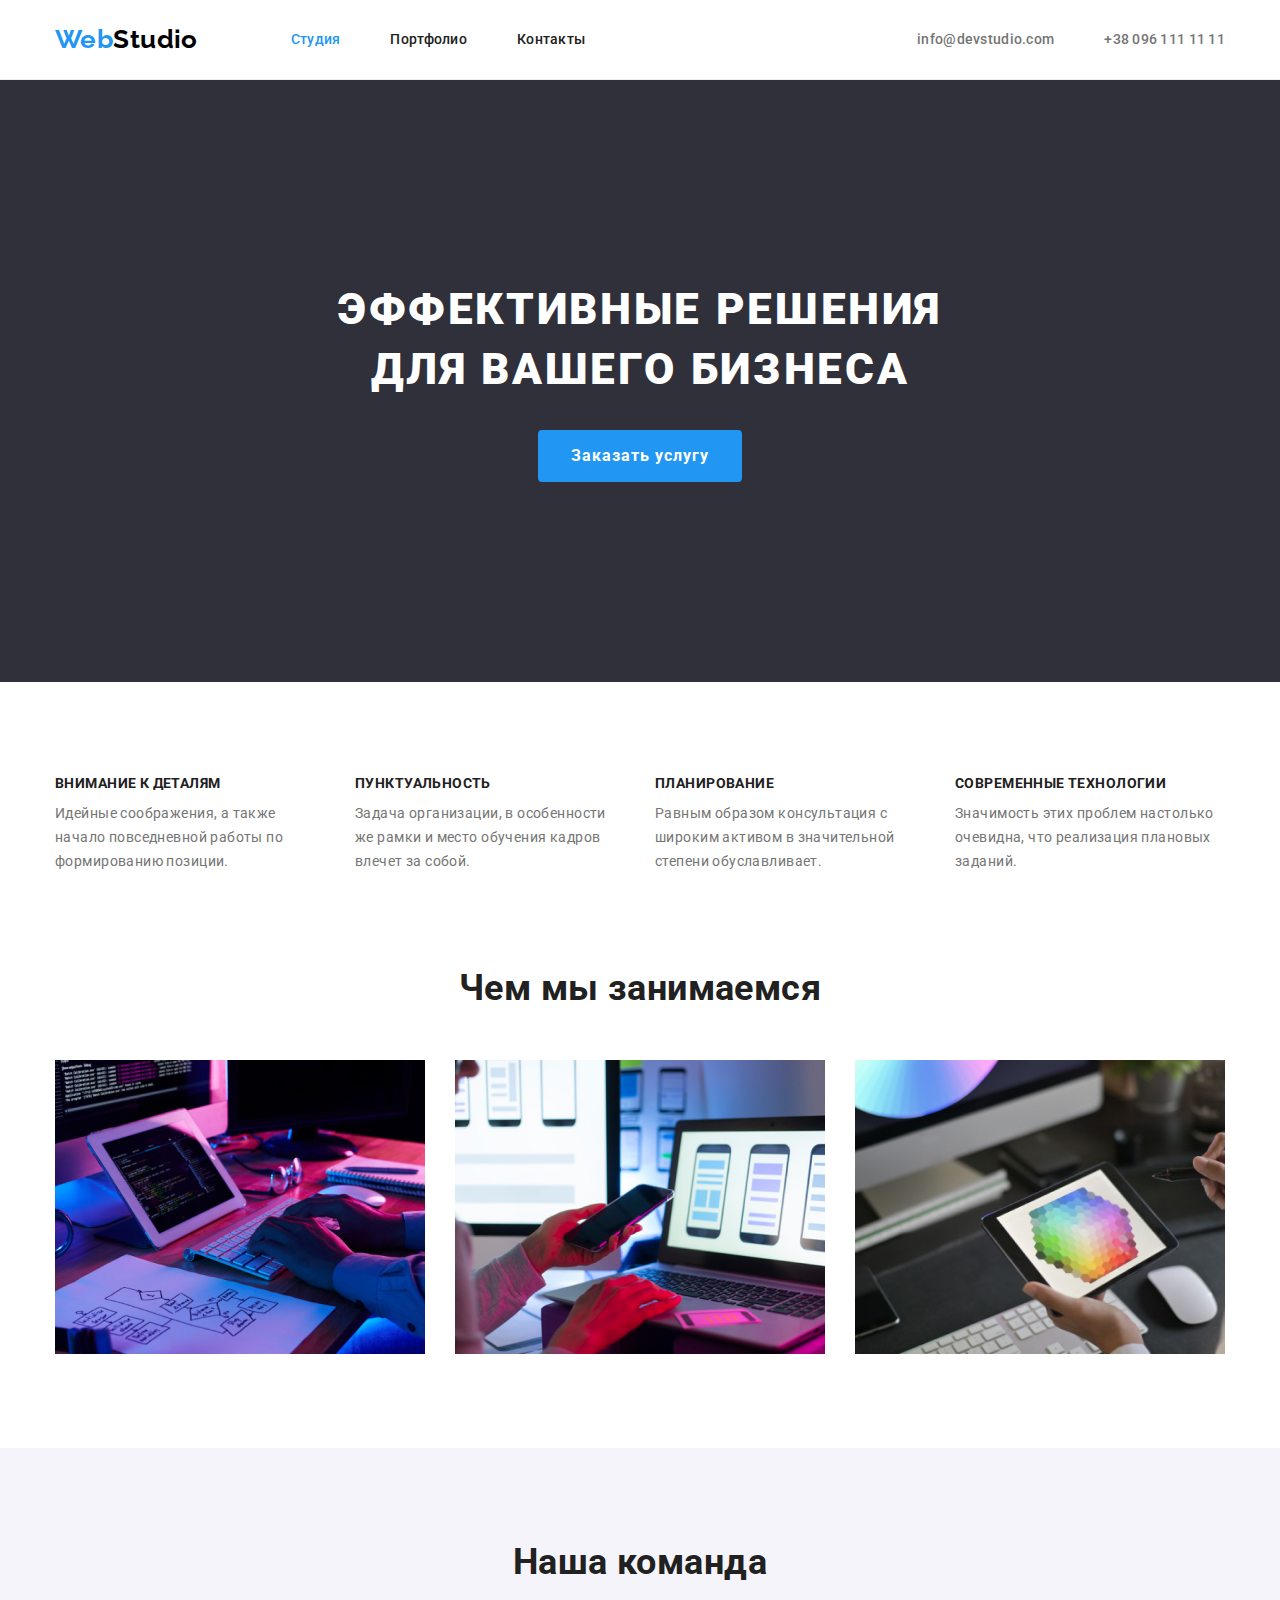
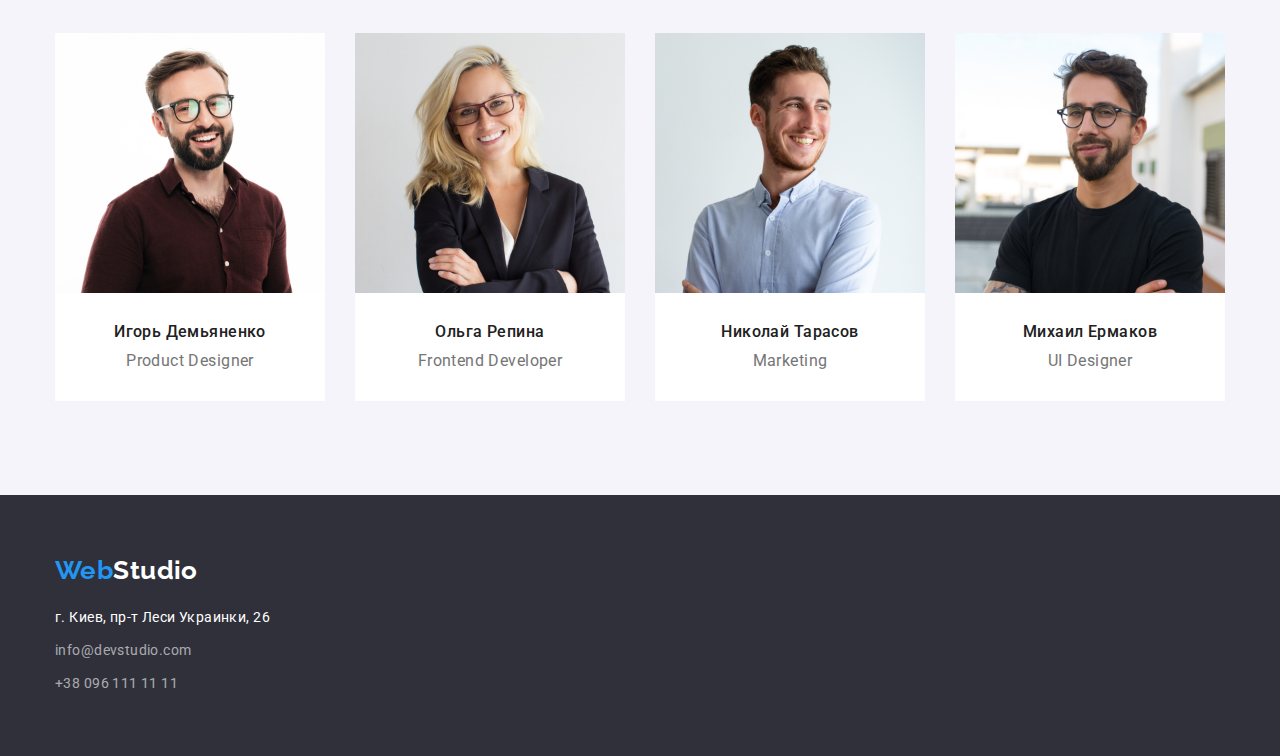
==== index.html @ 2529b82a "клонирую репозиторий прошлой работы" ====
<!DOCTYPE html>
<html lang="ru">

<head>
    <meta charset="UTF-8">
    <meta http-equiv="X-UA-Compatible" content="IE=edge">
    <meta name="viewport" content="width=device-width, initial-scale=1.0">
    <title>Document</title>
    <link href="https://fonts.googleapis.com/css2?family=Raleway:wght@700&family=Roboto:wght@400;500;700;900&display=swap"
        rel="stylesheet">
    <link rel="stylesheet"
        href="https://cdnjs.cloudflare.com/ajax/libs/modern-normalize/1.1.0/modern-normalize.min.css">
    <link rel="stylesheet" href="./css/styles.css">
</head>

<body class="page">
    <!--верхняя линия хедер-->
    <header class="page-header">
        <div class="conteiner">
            <!--раздел основной навигации-->
            <nav class="main-nav">
                <!--логотип хедер-->
                <a href="./index.html" class="logo">
                    <span class="accent">Web</span>Studio
                </a>
                <!-- навигация по сайту -->
                <ul class="site-nav list">
                    <li class="item"><a href="./index.html" class="link current">Студия</a></li>
                    <li class="item"><a href="./portfolio.html" class="link">Портфолио</a></li>
                    <li class="item"><a href="" class="link">Контакты</a></li>
                </ul>
            </nav>
            <!--контакты хедер-->
            <ul class="contact-nav list">
                <li class="item"><a href="mailto:info@devstudio.com" class="link">info@devstudio.com</a></li>
                <li class="item"><a href="tel:+380961111111" class="link">+38 096 111 11 11</a></li>
            </ul>
        </div>
    </header>

    <main>
        <!--Шапка-->
        <section class="section hero">
            <div class="conteiner">
                <h1 class="hero-title">Эффективные решения для вашего бизнеса</h1>
                <button type="button" class="button primary">Заказать услугу</button>
            </div>
        </section>

        <!--Особенности-->
        <section class="section">
            <div class="conteiner">
                <!-- этот тег будет скрыт -->
                <h2 class="section-title not-displaye">Особенности</h2>

                <ul class="feature-list list">

                    <li class="item">
                        <h3 class="title">Внимание к деталям</h3>
                        <p class="text">Идейные соображения, а также начало повседневной работы по формированию позиции.
                        </p>
                    </li>

                    <li class="item">
                        <h3 class="title">Пунктуальность</h3>
                        <p class="text">Задача организации, в особенности же рамки и место обучения кадров влечет за
                            собой.
                        </p>
                    </li>

                    <li class="item">
                        <h3 class="title">Планирование</h3>
                        <p class="text">Равным образом консультация с широким активом в значительной степени
                            обуславливает.
                        </p>
                    </li>

                    <li class="item">
                        <h3 class="title">Современные технологии</h3>
                        <p class="text">Значимость этих проблем настолько очевидна, что реализация плановых заданий.</p>
                    </li>

                </ul>
            </div>
        </section>

        <!--Чем мы занимаемся-->
        <section class="section skills">
            <div class="conteiner">
                <h2 class="section-title">Чем мы занимаемся</h2>

                <ul class="skills-list list">
                    <li class="item">
                        <img class="image" src="./images/programming.jpg" alt="Десктопный приложения" width="370">
                    </li>
                    <li class="item">
                        <img class="image" src="./images/Adaptive-layout.jpg" alt="мобильные приложения" width="370">
                    </li>
                    <li class="item">
                        <img class="image" src="./images/design-and-art.jpg" alt="дизайнерские решения" width="370">
                    </li>
                </ul>
            </div>
        </section>

        <!-- Наша команда -->
        <section class="section team">

            <div class="conteiner">

                <h2 class="section-title">Наша команда</h2>

                <ul class="team-list list">

                    <li class="team-member">
                        <img class="image" src="./images/imgteam.jpg" alt="Дизайнер продуктов" width="270">
                        <div class="bottom-description">
                            <h3 class="title">Игорь Демьяненко</h3>
                            <p class="text">Product Designer</p>
                        </div>
                    </li>

                    <li class="team-member">
                        <img class="image" src="./images/imgteam1.jpg" alt="Фронтенд-разработчик" width="270">
                        <div class="bottom-description">
                            <h3 class="title">Ольга Репина</h3>
                            <p class="text">Frontend Developer</p>
                        </div>
                    </li>

                    <li class="team-member">
                        <img class="image" src="./images/imgteam2.jpg" alt="Маркетинг" width="270">
                        <div class="bottom-description">
                            <h3 class="title">Николай Тарасов</h3>
                            <p class="text">Marketing</p>
                        </div>
                    </li>

                    <li class="team-member">
                        <img class="image" src="./images/imgteam3.jpg" alt="дизайнер интерфейсов" width="270">
                        <div class="bottom-description">
                            <h3 class="title">Михаил Ермаков</h3>
                            <p class="text">UI Designer</p>
                        </div>
                    </li>

                </ul>

            </div>

        </section>

    </main>

    <!--подвал-->
    <footer class="page-footer">
        <div class="conteiner">
            <!--логотип футер-->
            <a href="./index.html" class="logo">
                <span class="accent">Web</span>Studio
            </a>
            <!--контакты футер-->
            <address class="contact-footer list">
                <p class="text">г. Киев, пр-т Леси Украинки, 26</p>
                <a href="mailto:info@devstudio.com" class="link">info@devstudio.com</a>
                <a href="tel:+380961111111" class="link">+38 096 111 11 11</a>
            </address>
        </div>
    </footer>
</body>

</html>
---- css/styles.css ----
/*цвет текста вторичный #757575;*/
/*цвет текста основной #212121;*/
/*цвет текста WebStudio #000000 #2196F3 #FFFFFF;*/
/*цвет текста кнопка, ссылки #2196F3;*/
/*нижние контакты rgba(255, 255, 255, 0.6);*/
/*цвет фона оновной #E5E5E5;*/
/*цвет фона хедер #FFFFFF;*/
/*цвет фона шапка, футер  #2F303A;*/
/*цвет фона наша команта #F5F4FA;*/
/*цвет фона наша команда карточки #FFFFFF;*/

:root {
  --primary-text-color: #757575;
  --title-text-color: #212121;
  --accent-color: #2196f3;
  --text-color-white-a: rgba(255, 255, 255, 0.6);
  --text-color-white: #ffffff;
  --text-color-blac: #000000;
  --bg-color-white: #ffffff;
  --bg-color-light: #f5f4fa;
  --bg-color-hero: #2f303a;
  --block-border-line: #ececec;
  --card-border-color: #eeeeee;
}

body {
  color: var(--primary-text-color);
  background-color: var(--bg-color-white);
  font-family: Roboto, sans-serif;
  letter-spacing: 0.03em;
  font-size: 14px;
}

img {
  display: block;
  width: 100%;
  height: auto;
}

h1,
h2,
h3,
h4,
h5,
h6,
p {
  margin: 0;
}

/* all lists */
.list {
  padding: 0;
  margin: 0;
  list-style: none;
}

/* section container */
.conteiner {
  width: 1200px;
  margin-left: auto;
  margin-right: auto;
  padding-left: 15px;
  padding-right: 15px;
}

/*header*/
.page-header {
  background-color: var(--text-color-white);
  border-bottom: 1px solid var(--block-border-line);
  padding-top: 24px;
  padding-bottom: 24px;
}

.page-header .conteiner,
.conteiner .main-nav,
.main-nav .site-nav,
.conteiner .contact-nav {
  display: flex;
  align-items: center;
  flex-wrap: wrap;
}

/*header logo*/
.logo {
  margin-right: 93px;
  color: var(--text-color-blac);
  font-family: Raleway, cursive;
  font-weight: bold;
  font-size: 26px;
  line-height: 1.19;
  text-decoration: none;
}

.logo .accent {
  color: var(--accent-color);
}

/*site-nav and contact-nav*/
.conteiner .contact-nav {
  margin-left: auto;
}

.site-nav .item:not(:last-child),
.contact-nav .item:not(:last-child) {
  margin-right: 50px;
}

.site-nav .link,
.contact-nav .link {
  display: block;

  color: var(--title-text-color);
  font-weight: 500;
  line-height: 1.15;
  letter-spacing: 0.02em;
  text-decoration: none;
}

.site-nav .link.current {
  color: var(--accent-color);
}

.contact-nav .link {
  color: var(--primary-text-color);
}

.site-nav .link:hover,
.site-nav .link:focus,
.contact-nav .link:hover,
.contact-nav .link:focus {
  color: var(--accent-color);
}

/* main */
/*hero*/
.section.hero {
  background-color: var(--bg-color-hero);
  text-align: center;
  padding-top: 200px;
  padding-bottom: 200px;
}

.hero .hero-title {
  max-width: 696px;
  margin: auto;
  margin-bottom: 30px;
  font-weight: 900;
  font-size: 44px;
  line-height: 1.36;
  letter-spacing: 0.06em;
  text-transform: uppercase;
  color: var(--text-color-white);
}

/*button*/
.button {
  color: var(--title-text-color);
  background-color: var(--bg-color-light);
  cursor: pointer;
  border-radius: 4px;
  border: 1px solid transparent;
}

/*hero button*/
.hero .button.primary {
  font-family: inherit;
  font-weight: bold;
  font-size: 16px;
  line-height: 1.87;
  align-items: center;
  letter-spacing: 0.06em;
  padding: 10px 32px;
}

.button.primary {
  color: var(--text-color-white);
  background-color: var(--accent-color);
}

/*button filter page portfolio*/
.filter.list {
  display: flex;
  justify-content: center;
  margin-bottom: 50px;
}

.filter .items:not(:last-child) {
  margin-right: 8px;
}

.filter .button {
  font-family: inherit;
  font-weight: 500;
  font-size: 16px;
  line-height: 1.62;
  letter-spacing: 0.03em;
  padding: 6px 22px;
}

.filter .button:hover,
.filter .button:focus {
  color: var(--text-color-white);
  background-color: var(--accent-color);
}

/*section*/
.section {
  padding-top: 94px;
  padding-bottom: 94px;
}

.section-title {
  margin-top: 0;
  margin-bottom: 50px;
  font-weight: bold;
  font-size: 36px;
  line-height: 1.16;
  text-align: center;
  color: var(--title-text-color);
}

/* hidden headers */
.section-title.not-displaye {
  visibility: hidden;
  margin-bottom: -41.25px;
}

/*features*/
.feature-list {
  display: flex;
  margin-left: -30px;
}

.feature-list .item {
  margin-left: 30px;
  flex-basis: calc(100% / 4 - 30px);
}

.feature-list .title {
  margin-bottom: 10px;
  font-weight: bold;
  font-size: 14px;
  line-height: 1.14;
  text-transform: uppercase;
  color: var(--title-text-color);
}

.feature-list .text {
  line-height: 1.71;
}

/* skills */
.section.skills {
  padding-top: 0;
}

.skills .skills-list {
  display: flex;
  margin-left: -30px;
}

.skills-list .item {
  margin-left: 30px;
  flex-basis: calc(100% / 3 - 30px);
}

/*our team*/
.team {
  background-color: var(--bg-color-light);
}

.team-list {
  display: flex;
  margin-left: -30px;
}

.team-list .team-member {
  background-color: var(--bg-color-white);
  text-align: center;
  margin-left: 30px;
  flex-basis: calc(100% / 4 - 30px);
}

.team-member .bottom-description {
  padding: 30px 0;
}

.bottom-description .title {
  font-weight: 500;
  color: var(--title-text-color);
  margin-bottom: 10px;
}

.bottom-description .title,
.bottom-description .text {
  font-size: 16px;
  line-height: 1.18;
}

/*page portfolio our work*/
.works-list {
  display: flex;
  flex-wrap: wrap;
  margin-left: -30px;
  margin-top: -30px;
}

.works-list > .works-categories {
  background-color: var(--bg-color-white);
  flex-basis: calc(100% / 3 - 30px);
  margin-left: 30px;
  margin-top: 30px;
}

.works-categories .bottom-description {
  border: solid 1px var(--card-border-color);
  border-top: 0;
  padding: 20px 24px;
}

.works-list .title {
  font-weight: bold;
  font-size: 18px;
  line-height: 2;
  letter-spacing: 0.06em;
  color: var(--title-text-color);
  margin: 0 0 4px;
}

.works-list .text {
  font-size: 16px;
  line-height: 1.87;
}

/*footer*/
.page-footer {
  background-color: var(--bg-color-hero);
  color: var(--text-color-white);
  padding-top: 60px;
  padding-bottom: 60px;
}

/*logo footer*/
.page-footer .logo {
  color: var(--text-color-white);
  margin-bottom: 20px;
  margin-right: 0;
  display: inline-block;
}

.page-footer .contact-footer {
  width: 230px;
}

.contact-footer .text,
.contact-footer .link {
  font-style: normal;
  line-height: 1.71;
  display: block;
}

.contact-footer .link {
  color: var(--text-color-white-a);
  text-decoration: none;
  margin-top: 9px;
}

.contact-footer .link:hover,
.contact-footer .link:focus {
  color: var(--accent-color);
}
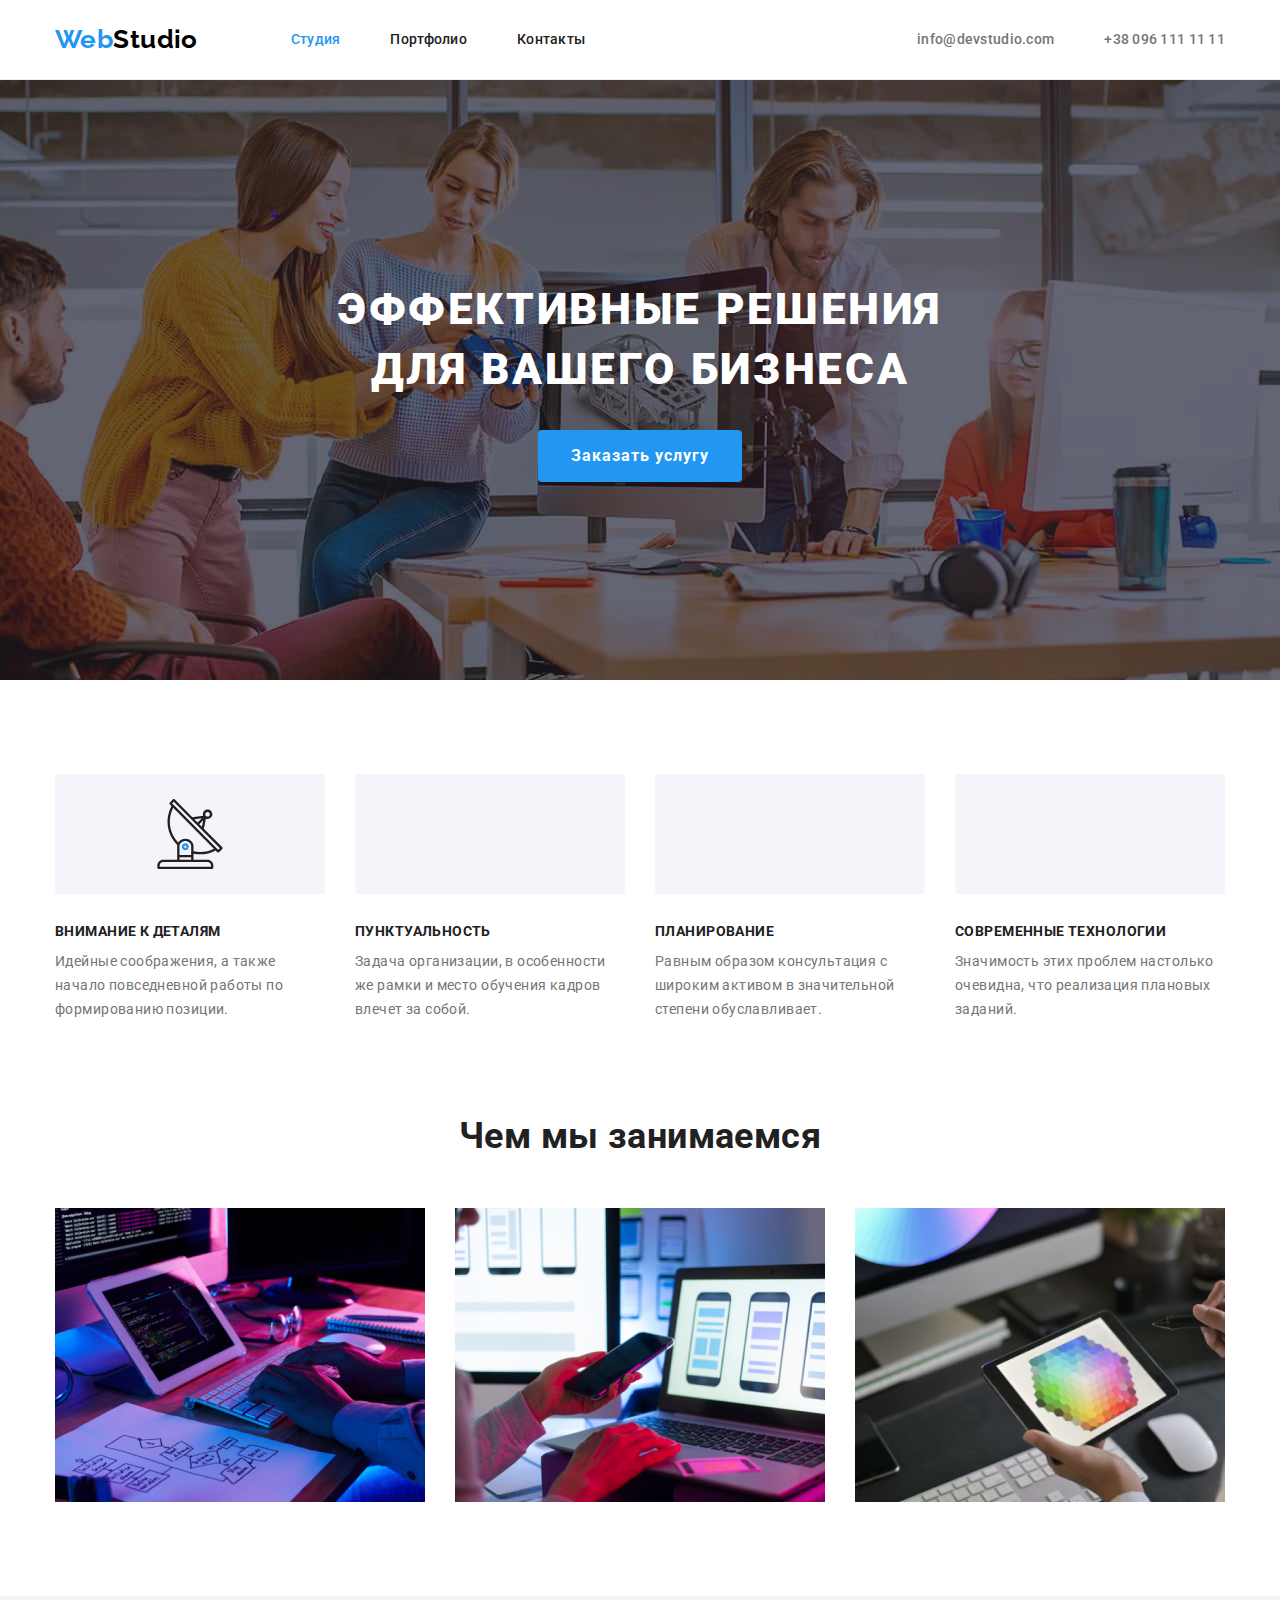
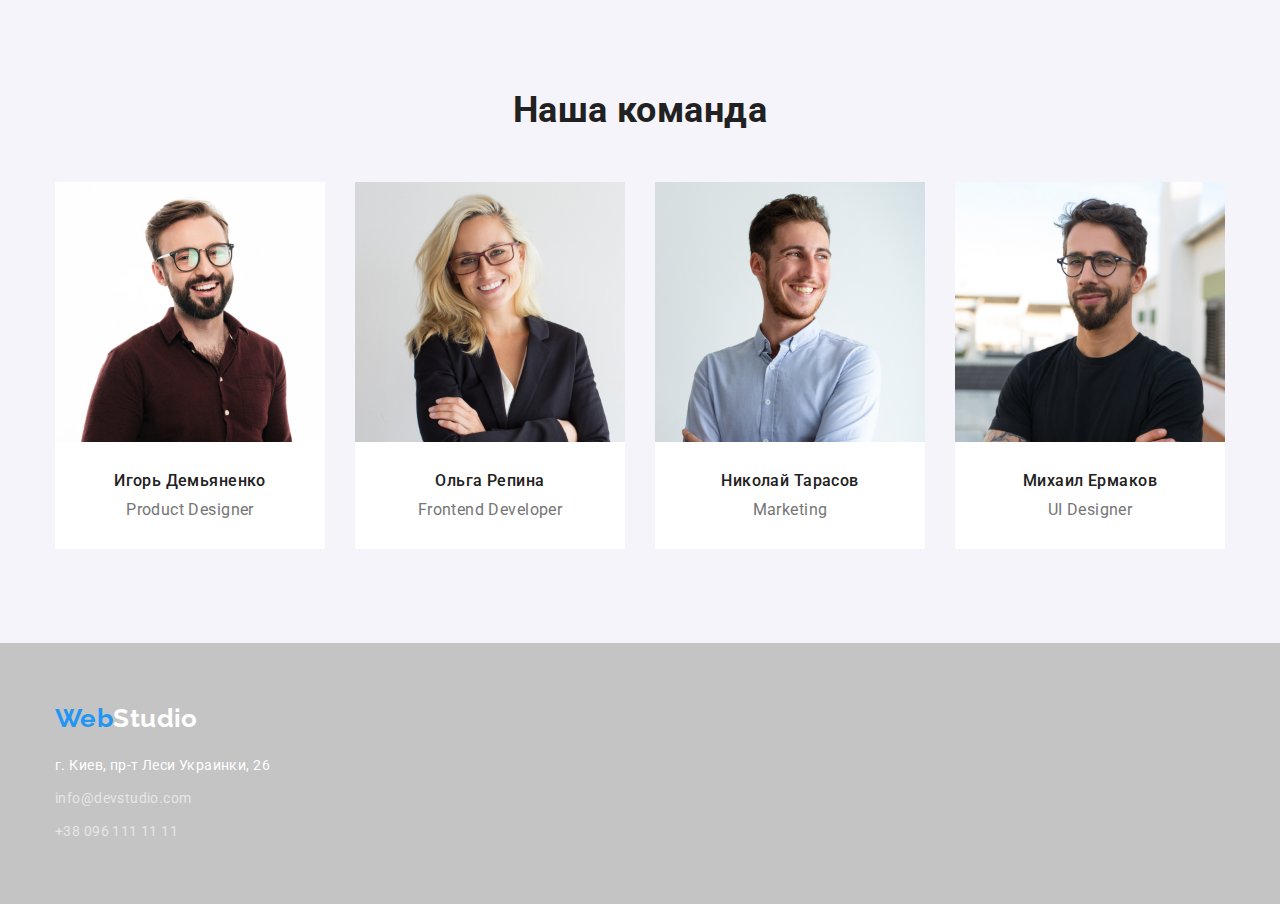
==== commit ef6589fc: "добавление декоративных элементов" ====
--- a/index.html
+++ b/index.html
@@ -41,10 +41,8 @@
     <main>
         <!--Шапка-->
         <section class="section hero">
-            <div class="conteiner">
                 <h1 class="hero-title">Эффективные решения для вашего бизнеса</h1>
                 <button type="button" class="button primary">Заказать услугу</button>
-            </div>
         </section>
 
         <!--Особенности-->
--- a/css/styles.css
+++ b/css/styles.css
@@ -18,7 +18,7 @@
   --text-color-blac: #000000;
   --bg-color-white: #ffffff;
   --bg-color-light: #f5f4fa;
-  --bg-color-hero: #2f303a;
+  --bg-color-hero: #c4c4c4;
   --block-border-line: #ececec;
   --card-border-color: #eeeeee;
 }
@@ -134,7 +134,19 @@
 /* main */
 /*hero*/
 .section.hero {
+  max-width: 1600px;
+  height: 600px;
+  margin-left: auto;
+  margin-right: auto;
   background-color: var(--bg-color-hero);
+  background-image: linear-gradient(to right, rgba(47, 48, 58, 0.4), rgba(47, 48, 58, 0.4)),
+    url(../images/hero-background-image.jpg);
+  background-repeat: no-repeat;
+  background-position: center;
+  background-size: cover;
+}
+
+.section.hero {
   text-align: center;
   padding-top: 200px;
   padding-bottom: 200px;
@@ -231,6 +243,22 @@
   margin-left: -30px;
 }
 
+.feature-list .item::before {
+  display: block;
+  content: '';
+  height: 120px;
+  background-size: 70px 70px;
+  background-repeat: no-repeat;
+  background-position: center;
+  background-color: var(--bg-color-light);
+  border-radius: 4px;
+  margin-bottom: 30px;
+}
+
+.feature-list .item:nth-child(1)::before {
+  background-image: url(../images/antenna.svg);
+}
+
 .feature-list .item {
   margin-left: 30px;
   flex-basis: calc(100% / 4 - 30px);
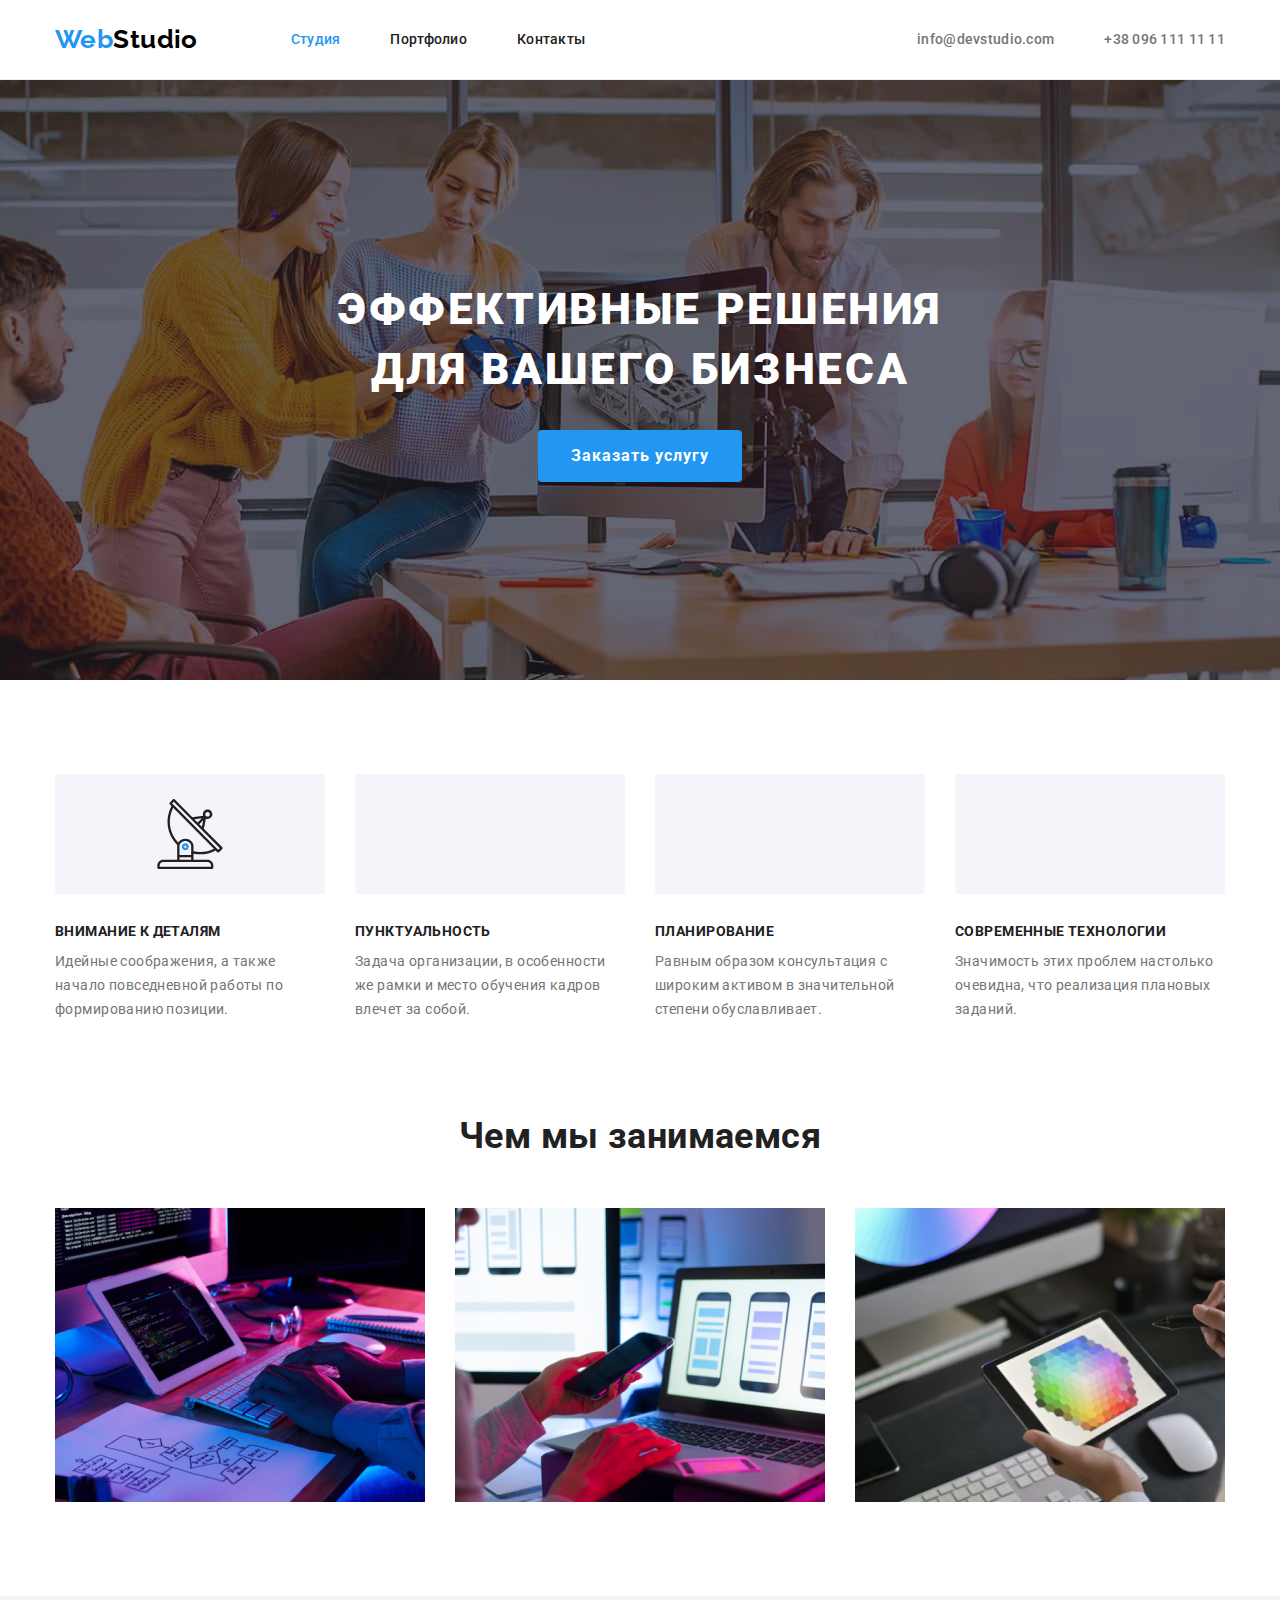
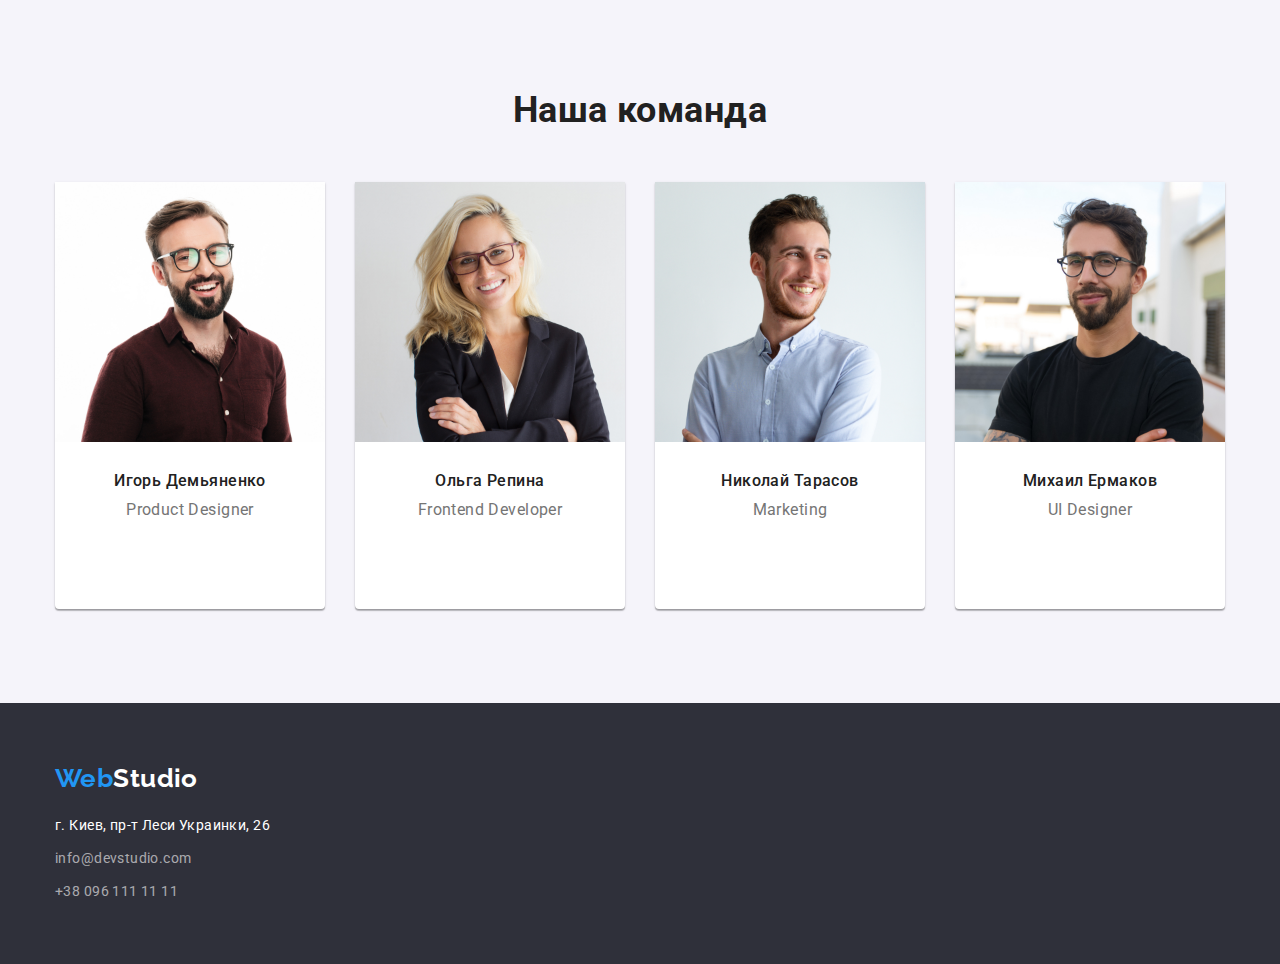
==== commit 0be331e2: "добавление декоративных элементов" ====
--- a/index.html
+++ b/index.html
@@ -123,6 +123,20 @@
                         <div class="bottom-description">
                             <h3 class="title">Ольга Репина</h3>
                             <p class="text">Frontend Developer</p>
+                            <ul class="social-links list">
+                                <li class="item">
+                                    <a class="link instagram" href=""></a>
+                                </li>
+                                <li class="item">
+                                    <a class="link twitter" href=""></a>
+                                </li>
+                                <li class="item">
+                                    <a class="link facebook" href=""></a>
+                                </li>
+                                <li class="item">
+                                    <a class="link linkedin" href=""></a>
+                                </li>
+                            </ul>
                         </div>
                     </li>
 
--- a/css/styles.css
+++ b/css/styles.css
@@ -19,6 +19,7 @@
   --bg-color-white: #ffffff;
   --bg-color-light: #f5f4fa;
   --bg-color-hero: #c4c4c4;
+  --bg-color-footer: #2f303a;
   --block-border-line: #ececec;
   --card-border-color: #eeeeee;
 }
@@ -108,7 +109,6 @@
 .site-nav .link,
 .contact-nav .link {
   display: block;
-
   color: var(--title-text-color);
   font-weight: 500;
   line-height: 1.15;
@@ -213,6 +213,8 @@
 .filter .button:focus {
   color: var(--text-color-white);
   background-color: var(--accent-color);
+  box-shadow: 0px 3px 1px rgba(0, 0, 0, 0.1), 0px 1px 2px rgba(0, 0, 0, 0.08),
+    0px 2px 2px rgba(0, 0, 0, 0.12);
 }
 
 /*section*/
@@ -241,6 +243,11 @@
 .feature-list {
   display: flex;
   margin-left: -30px;
+}
+
+.feature-list .item {
+  margin-left: 30px;
+  flex-basis: calc(100% / 4 - 30px);
 }
 
 .feature-list .item::before {
@@ -259,11 +266,6 @@
   background-image: url(../images/antenna.svg);
 }
 
-.feature-list .item {
-  margin-left: 30px;
-  flex-basis: calc(100% / 4 - 30px);
-}
-
 .feature-list .title {
   margin-bottom: 10px;
   font-weight: bold;
@@ -307,10 +309,13 @@
   text-align: center;
   margin-left: 30px;
   flex-basis: calc(100% / 4 - 30px);
+  box-shadow: 0px 1px 3px rgba(0, 0, 0, 0.12), 0px 1px 1px rgba(0, 0, 0, 0.14),
+    0px 2px 1px rgba(0, 0, 0, 0.2);
+  border-radius: 0px 0px 4px 4px;
 }
 
 .team-member .bottom-description {
-  padding: 30px 0;
+  padding: 30px 32px;
 }
 
 .bottom-description .title {
@@ -323,6 +328,46 @@
 .bottom-description .text {
   font-size: 16px;
   line-height: 1.18;
+}
+.bottom-description .social-links {
+  display: flex;
+  flex-wrap: wrap;
+  margin-left: -10px;
+}
+
+.social-links .item {
+  margin-left: 10px;
+  margin-top: 16px;
+}
+
+.social-links .link {
+  display: block;
+  width: 44px;
+  height: 44px;
+  border-radius: 50%;
+  background-size: 20px;
+  background-repeat: no-repeat;
+  background-position: center;
+}
+
+.social-links .link:hover {
+  background-color: var(--accent-color);
+}
+
+.link.instagram {
+  background-image: url(../images/instagram.svg);
+}
+
+.link.twitter {
+  background-image: url(../images/twitter.svg);
+}
+
+.link.facebook {
+  background-image: url(../images/facebook.svg);
+}
+
+.link.linkedin {
+  background-image: url(../images/linkedin.svg);
 }
 
 /*page portfolio our work*/
@@ -362,7 +407,7 @@
 
 /*footer*/
 .page-footer {
-  background-color: var(--bg-color-hero);
+  background-color: var(--bg-color-footer);
   color: var(--text-color-white);
   padding-top: 60px;
   padding-bottom: 60px;
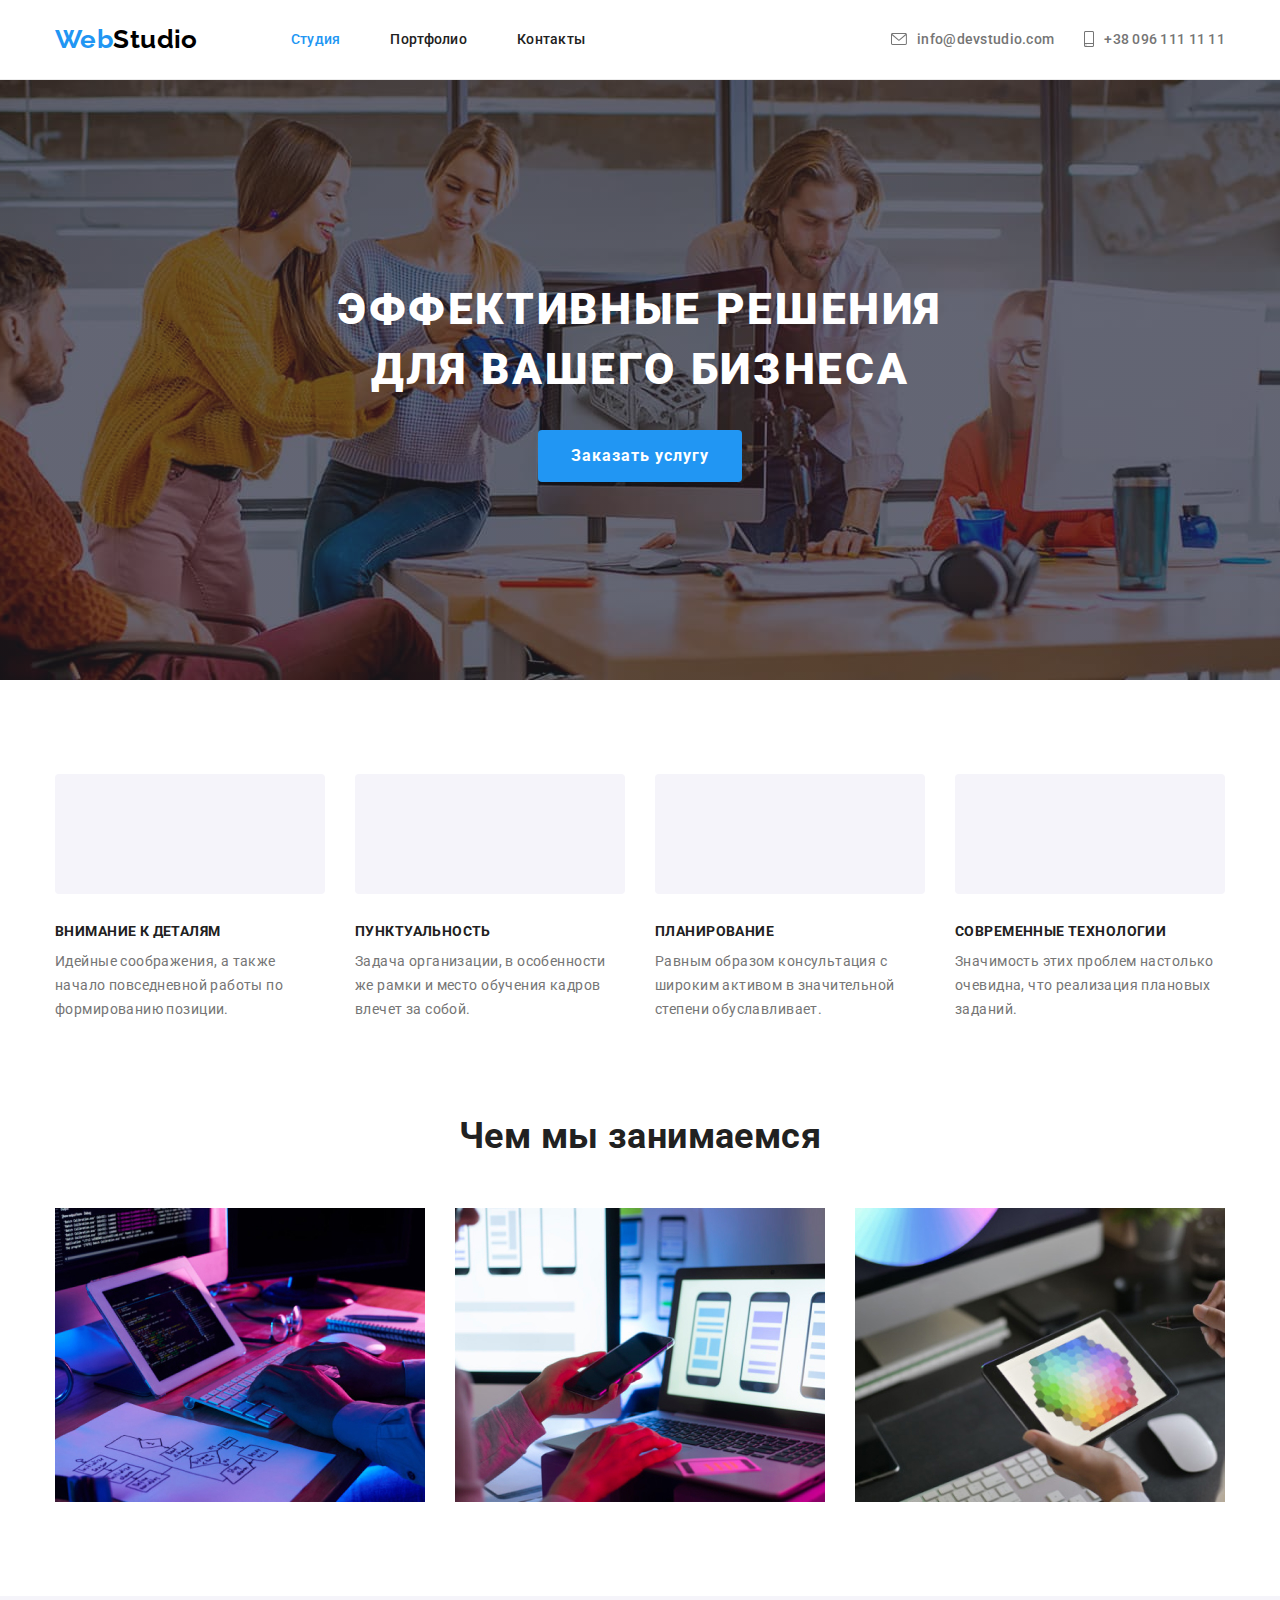
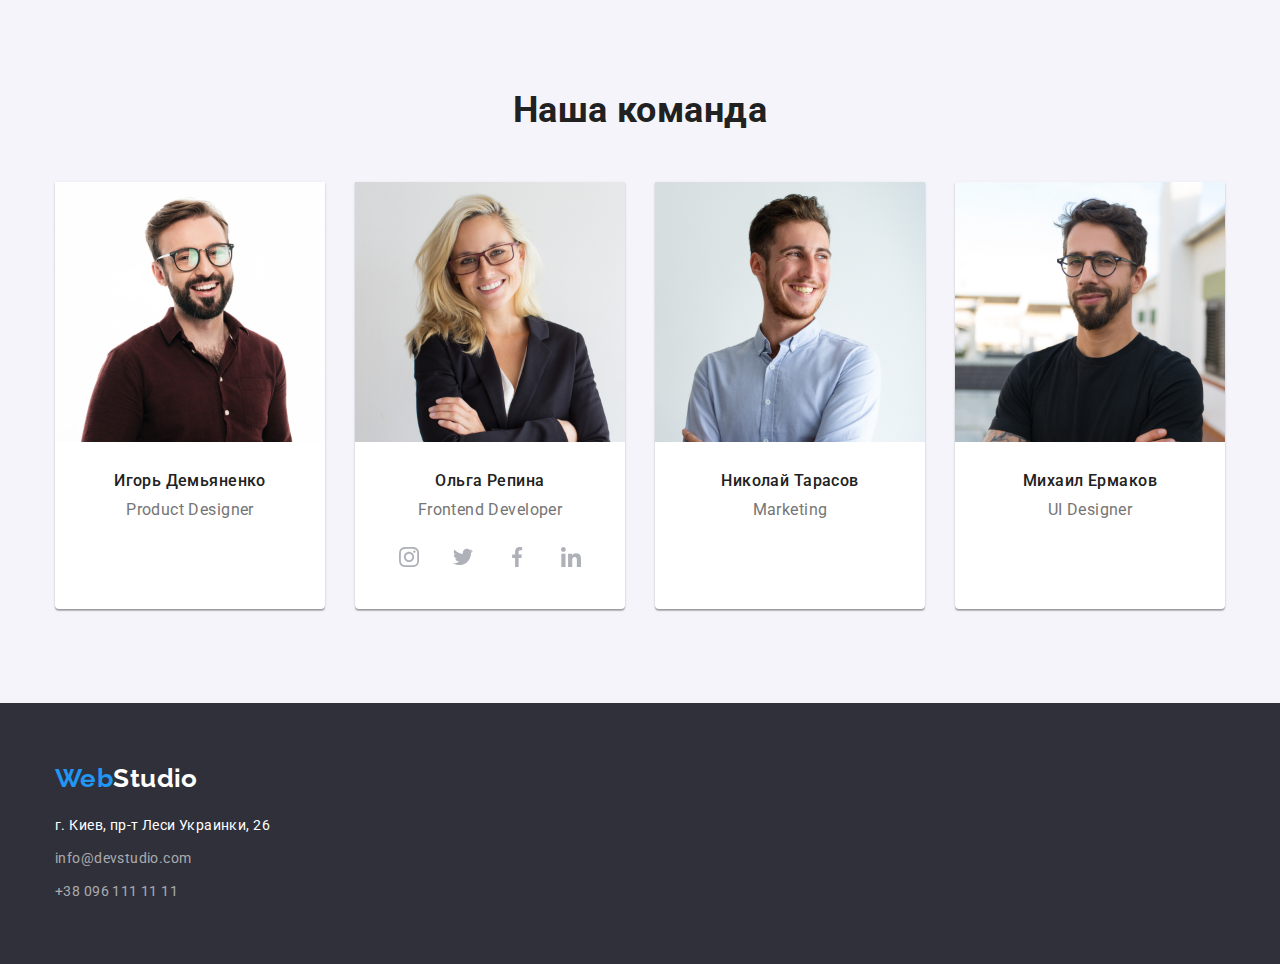
==== commit 58620873: "добавляю декоративные элементы через sprite" ====
--- a/index.html
+++ b/index.html
@@ -32,8 +32,22 @@
             </nav>
             <!--контакты хедер-->
             <ul class="contact-nav list">
-                <li class="item"><a href="mailto:info@devstudio.com" class="link">info@devstudio.com</a></li>
-                <li class="item"><a href="tel:+380961111111" class="link">+38 096 111 11 11</a></li>
+                <li class="item">
+                    <a href="mailto:info@devstudio.com" class="link">
+                        <svg class="icon">
+                            <use href="./images/sprite.svg#envelope"></use>
+                        </svg>
+                        info@devstudio.com
+                    </a>
+                </li>
+                <li class="item">
+                    <a href="tel:+380961111111" class="link">
+                        <svg class="icon">
+                            <use href="./images/sprite.svg#smartphone"></use>
+                        </svg>
+                        +38 096 111 11 11
+                    </a>
+                </li>
             </ul>
         </div>
     </header>
@@ -125,16 +139,32 @@
                             <p class="text">Frontend Developer</p>
                             <ul class="social-links list">
                                 <li class="item">
-                                    <a class="link instagram" href=""></a>
-                                </li>
-                                <li class="item">
-                                    <a class="link twitter" href=""></a>
-                                </li>
-                                <li class="item">
-                                    <a class="link facebook" href=""></a>
-                                </li>
-                                <li class="item">
-                                    <a class="link linkedin" href=""></a>
+                                    <a class="link instagram" href="">
+                                        <svg class="icon">
+                                            <use href="./images/sprite.svg#instagram"></use>
+                                        </svg>
+                                    </a>
+                                </li>
+                                <li class="item">
+                                    <a class="link twitter" href="">
+                                        <svg class="icon">
+                                            <use href="./images/sprite.svg#twitter"></use>
+                                        </svg>
+                                    </a>
+                                </li>
+                                <li class="item">
+                                    <a class="link facebook" href="">
+                                        <svg class="icon">
+                                            <use href="./images/sprite.svg#facebook"></use>
+                                        </svg>
+                                    </a>
+                                </li>
+                                <li class="item">
+                                    <a class="link linkedin" href="">
+                                        <svg class="icon">
+                                            <use href="./images/sprite.svg#linkedin"></use>
+                                        </svg>
+                                    </a>
                                 </li>
                             </ul>
                         </div>
--- a/css/styles.css
+++ b/css/styles.css
@@ -22,6 +22,8 @@
   --bg-color-footer: #2f303a;
   --block-border-line: #ececec;
   --card-border-color: #eeeeee;
+  --color4: #afb1b8;
+  --color3: #757575;
 }
 
 body {
@@ -101,9 +103,12 @@
   margin-left: auto;
 }
 
-.site-nav .item:not(:last-child),
+.site-nav .item:not(:last-child) {
+  margin-right: 50px;
+}
+
 .contact-nav .item:not(:last-child) {
-  margin-right: 50px;
+  margin-right: 30px;
 }
 
 .site-nav .link,
@@ -121,14 +126,33 @@
 }
 
 .contact-nav .link {
+  display: flex;
+  align-items: center;
   color: var(--primary-text-color);
+}
+
+.contact-nav .icon {
+  margin-right: 10px;
+  fill: var(--color3);
+}
+
+.contact-nav .item:nth-child(1) .icon {
+  width: 16px;
+  height: 12px;
+}
+
+.contact-nav .item:nth-child(2) .icon {
+  width: 10px;
+  height: 16px;
 }
 
 .site-nav .link:hover,
 .site-nav .link:focus,
 .contact-nav .link:hover,
-.contact-nav .link:focus {
+.contact-nav .link:focus,
+.contact-nav .link:hover .icon {
   color: var(--accent-color);
+  fill: var(--accent-color);
 }
 
 /* main */
@@ -254,7 +278,6 @@
   display: block;
   content: '';
   height: 120px;
-  background-size: 70px 70px;
   background-repeat: no-repeat;
   background-position: center;
   background-color: var(--bg-color-light);
@@ -341,33 +364,22 @@
 }
 
 .social-links .link {
-  display: block;
+  display: flex;
   width: 44px;
   height: 44px;
   border-radius: 50%;
-  background-size: 20px;
-  background-repeat: no-repeat;
-  background-position: center;
+  fill: var(--color4);
+}
+
+.social-links .icon {
+  width: 20px;
+  height: 20px;
+  margin: auto;
 }
 
 .social-links .link:hover {
   background-color: var(--accent-color);
-}
-
-.link.instagram {
-  background-image: url(../images/instagram.svg);
-}
-
-.link.twitter {
-  background-image: url(../images/twitter.svg);
-}
-
-.link.facebook {
-  background-image: url(../images/facebook.svg);
-}
-
-.link.linkedin {
-  background-image: url(../images/linkedin.svg);
+  fill: var(--text-color-white);
 }
 
 /*page portfolio our work*/
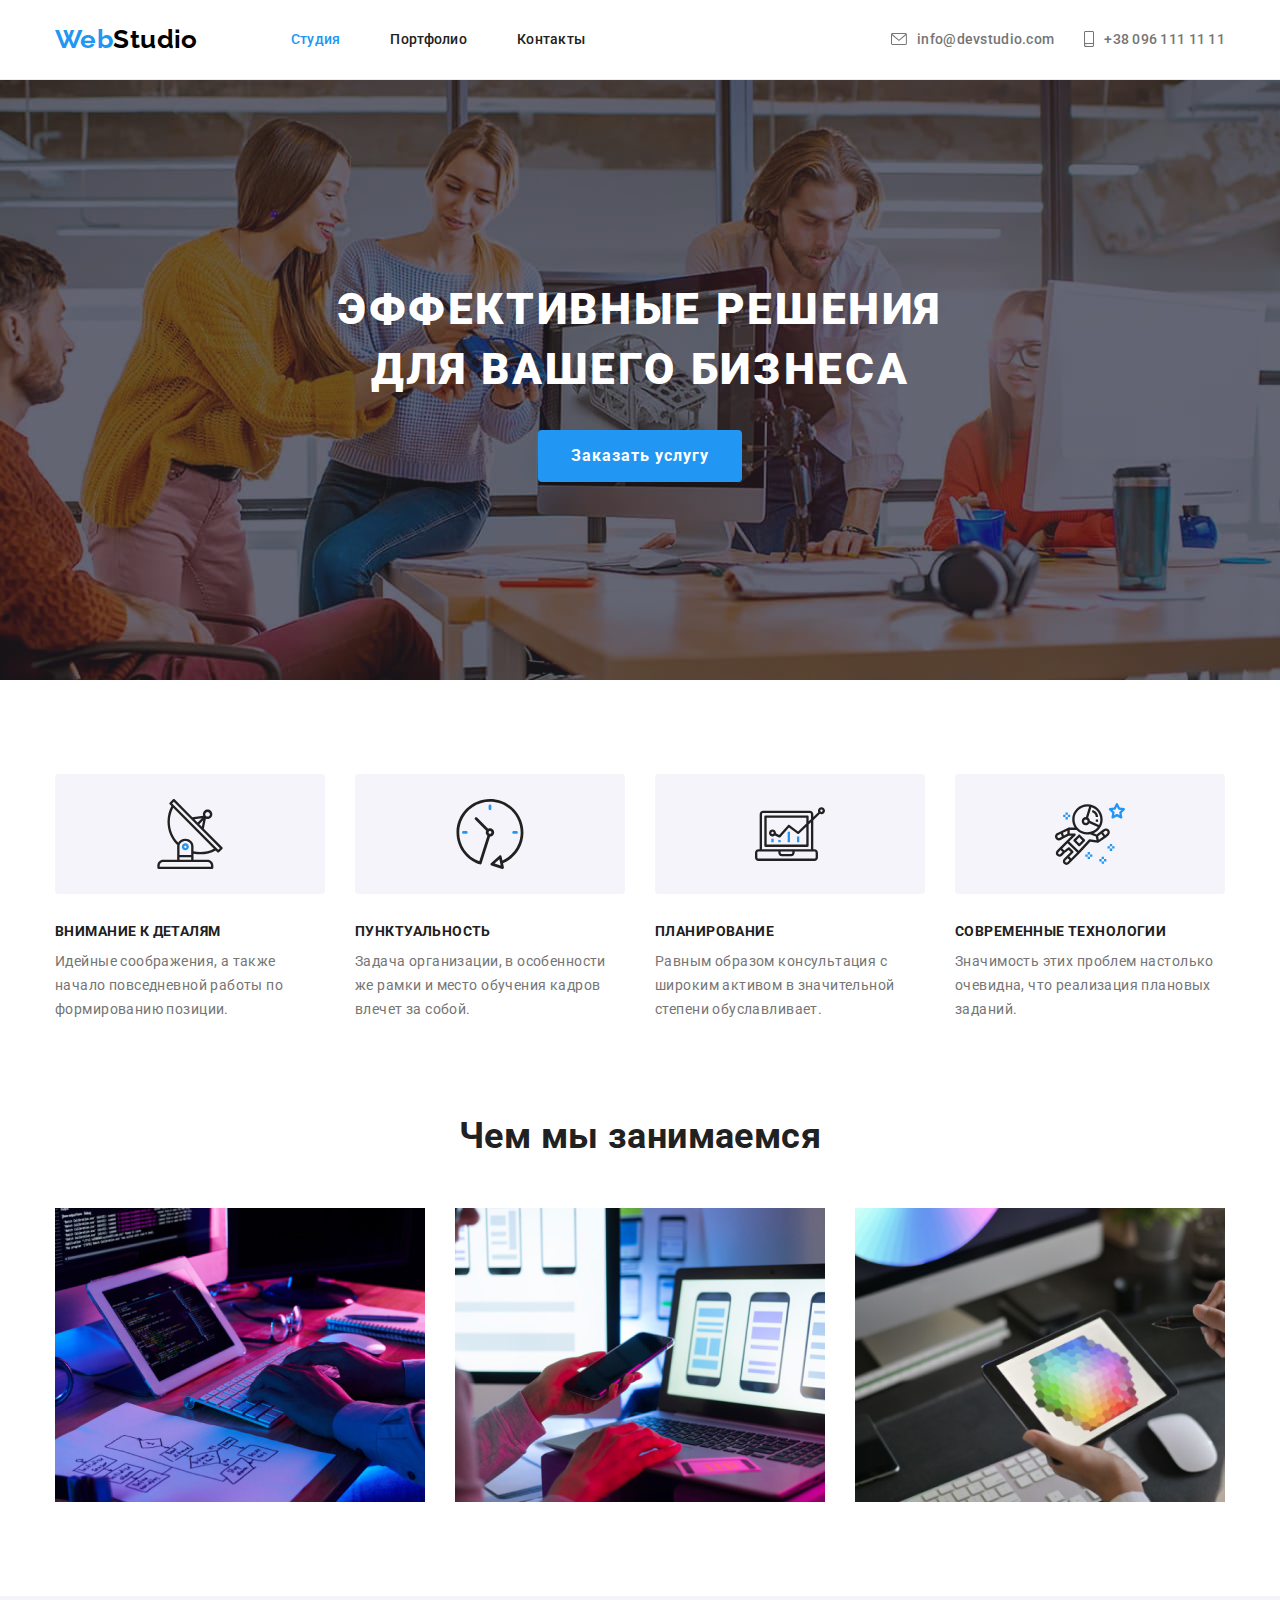
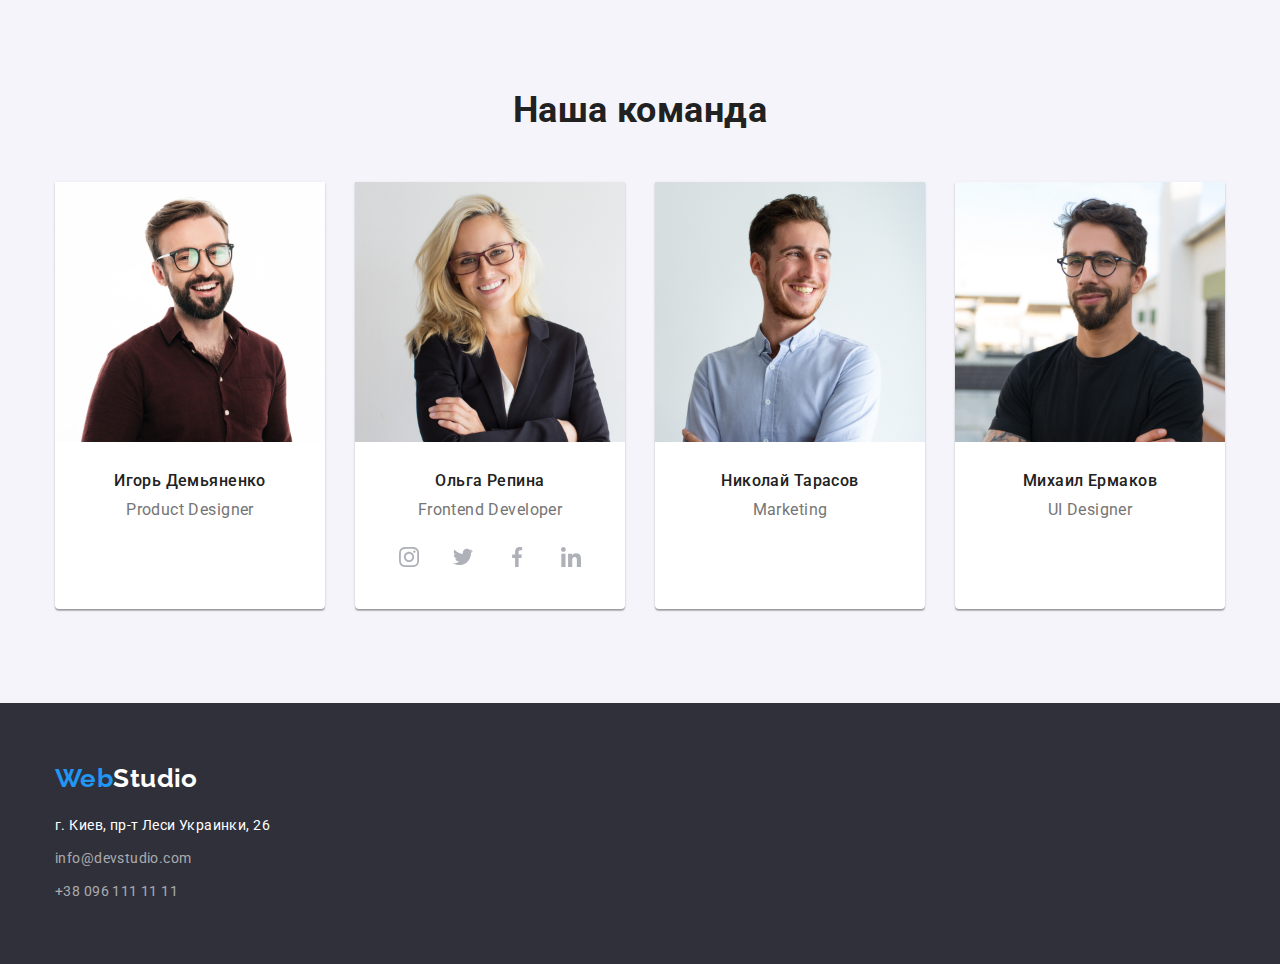
==== commit a94ff35b: "добавление иконок svg через sprite" ====
--- a/index.html
+++ b/index.html
@@ -68,12 +68,22 @@
                 <ul class="feature-list list">
 
                     <li class="item">
+                        <div class="for-icon">
+                            <svg class="icon">
+                                <use href="./images/sprite.svg#antenna"></use>
+                            </svg>
+                        </div>
                         <h3 class="title">Внимание к деталям</h3>
                         <p class="text">Идейные соображения, а также начало повседневной работы по формированию позиции.
                         </p>
                     </li>
 
                     <li class="item">
+                        <div class="for-icon">
+                            <svg class="icon">
+                                <use href="./images/sprite.svg#clock"></use>
+                            </svg>
+                        </div>
                         <h3 class="title">Пунктуальность</h3>
                         <p class="text">Задача организации, в особенности же рамки и место обучения кадров влечет за
                             собой.
@@ -81,6 +91,11 @@
                     </li>
 
                     <li class="item">
+                        <div class="for-icon">
+                            <svg class="icon">
+                                <use href="./images/sprite.svg#diagram"></use>
+                            </svg>
+                        </div>
                         <h3 class="title">Планирование</h3>
                         <p class="text">Равным образом консультация с широким активом в значительной степени
                             обуславливает.
@@ -88,6 +103,11 @@
                     </li>
 
                     <li class="item">
+                        <div class="for-icon">
+                            <svg class="icon">
+                                <use href="./images/sprite.svg#astronaut"></use>
+                            </svg>
+                        </div>
                         <h3 class="title">Современные технологии</h3>
                         <p class="text">Значимость этих проблем настолько очевидна, что реализация плановых заданий.</p>
                     </li>
--- a/css/styles.css
+++ b/css/styles.css
@@ -274,19 +274,19 @@
   flex-basis: calc(100% / 4 - 30px);
 }
 
-.feature-list .item::before {
-  display: block;
-  content: '';
+.feature-list .for-icon {
+  display: flex;
+  width: 100%;
   height: 120px;
-  background-repeat: no-repeat;
-  background-position: center;
   background-color: var(--bg-color-light);
   border-radius: 4px;
   margin-bottom: 30px;
 }
 
-.feature-list .item:nth-child(1)::before {
-  background-image: url(../images/antenna.svg);
+.for-icon .icon {
+  width: 70px;
+  height: 70px;
+  margin: auto;
 }
 
 .feature-list .title {
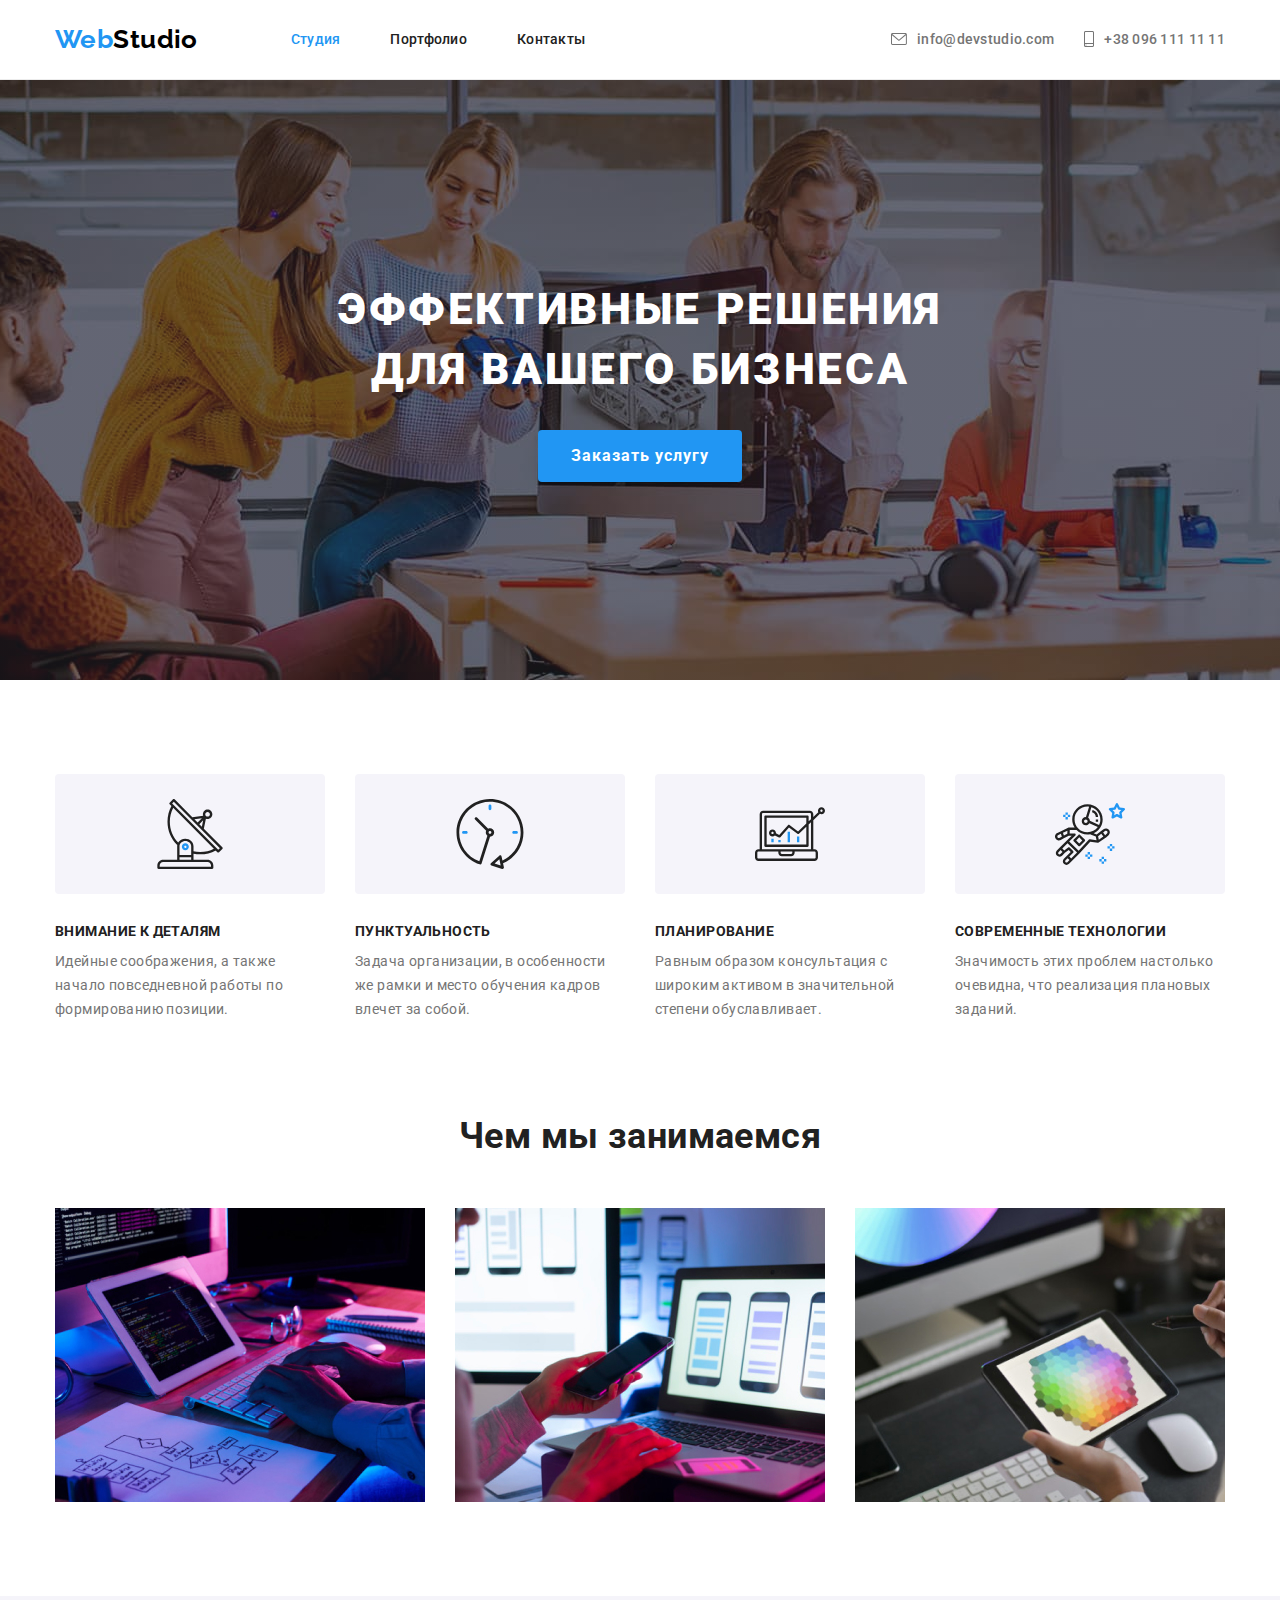
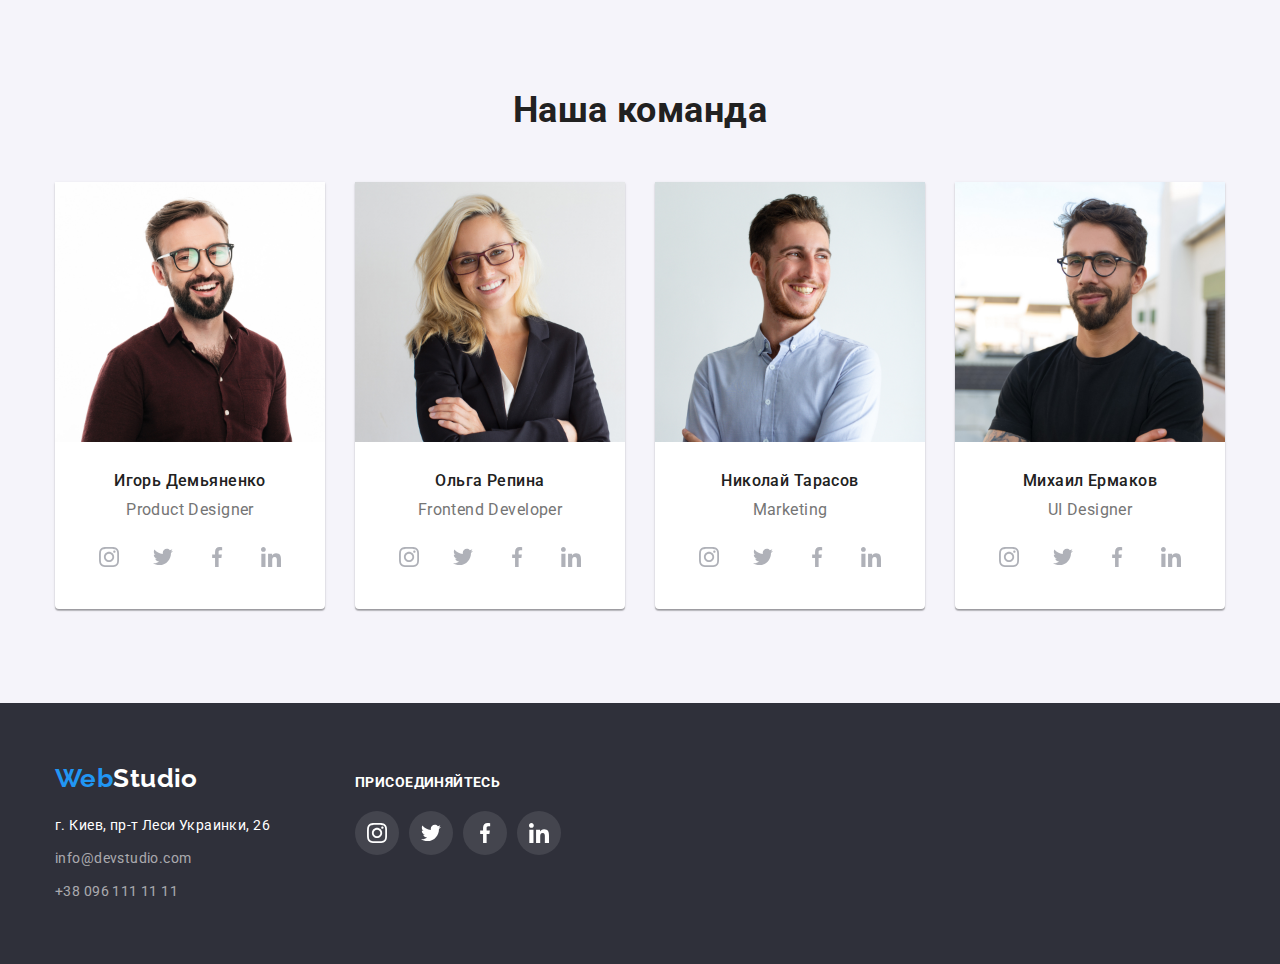
==== commit 7650064d: "добавление декоративных элементов" ====
--- a/index.html
+++ b/index.html
@@ -149,6 +149,41 @@
                         <div class="bottom-description">
                             <h3 class="title">Игорь Демьяненко</h3>
                             <p class="text">Product Designer</p>
+                            <ul class="social-links list">
+
+                                <li class="item">
+                                    <a class="link instagram" href="">
+                                        <svg class="icon">
+                                            <use href="./images/sprite.svg#instagram"></use>
+                                        </svg>
+                                    </a>
+                                </li>
+
+                                <li class="item">
+                                    <a class="link twitter" href="">
+                                        <svg class="icon">
+                                            <use href="./images/sprite.svg#twitter"></use>
+                                        </svg>
+                                    </a>
+                                </li>
+
+                                <li class="item">
+                                    <a class="link facebook" href="">
+                                        <svg class="icon">
+                                            <use href="./images/sprite.svg#facebook"></use>
+                                        </svg>
+                                    </a>
+                                </li>
+
+                                <li class="item">
+                                    <a class="link linkedin" href="">
+                                        <svg class="icon">
+                                            <use href="./images/sprite.svg#linkedin"></use>
+                                        </svg>
+                                    </a>
+                                </li>
+
+                            </ul>
                         </div>
                     </li>
 
@@ -158,6 +193,7 @@
                             <h3 class="title">Ольга Репина</h3>
                             <p class="text">Frontend Developer</p>
                             <ul class="social-links list">
+
                                 <li class="item">
                                     <a class="link instagram" href="">
                                         <svg class="icon">
@@ -165,6 +201,7 @@
                                         </svg>
                                     </a>
                                 </li>
+
                                 <li class="item">
                                     <a class="link twitter" href="">
                                         <svg class="icon">
@@ -172,6 +209,7 @@
                                         </svg>
                                     </a>
                                 </li>
+
                                 <li class="item">
                                     <a class="link facebook" href="">
                                         <svg class="icon">
@@ -179,6 +217,7 @@
                                         </svg>
                                     </a>
                                 </li>
+
                                 <li class="item">
                                     <a class="link linkedin" href="">
                                         <svg class="icon">
@@ -186,6 +225,7 @@
                                         </svg>
                                     </a>
                                 </li>
+
                             </ul>
                         </div>
                     </li>
@@ -195,6 +235,41 @@
                         <div class="bottom-description">
                             <h3 class="title">Николай Тарасов</h3>
                             <p class="text">Marketing</p>
+                            <ul class="social-links list">
+
+                                <li class="item">
+                                    <a class="link instagram" href="">
+                                        <svg class="icon">
+                                            <use href="./images/sprite.svg#instagram"></use>
+                                        </svg>
+                                    </a>
+                                </li>
+
+                                <li class="item">
+                                    <a class="link twitter" href="">
+                                        <svg class="icon">
+                                            <use href="./images/sprite.svg#twitter"></use>
+                                        </svg>
+                                    </a>
+                                </li>
+
+                                <li class="item">
+                                    <a class="link facebook" href="">
+                                        <svg class="icon">
+                                            <use href="./images/sprite.svg#facebook"></use>
+                                        </svg>
+                                    </a>
+                                </li>
+
+                                <li class="item">
+                                    <a class="link linkedin" href="">
+                                        <svg class="icon">
+                                            <use href="./images/sprite.svg#linkedin"></use>
+                                        </svg>
+                                    </a>
+                                </li>
+
+                            </ul>
                         </div>
                     </li>
 
@@ -203,6 +278,41 @@
                         <div class="bottom-description">
                             <h3 class="title">Михаил Ермаков</h3>
                             <p class="text">UI Designer</p>
+                            <ul class="social-links list">
+
+                                <li class="item">
+                                    <a class="link instagram" href="">
+                                        <svg class="icon">
+                                            <use href="./images/sprite.svg#instagram"></use>
+                                        </svg>
+                                    </a>
+                                </li>
+
+                                <li class="item">
+                                    <a class="link twitter" href="">
+                                        <svg class="icon">
+                                            <use href="./images/sprite.svg#twitter"></use>
+                                        </svg>
+                                    </a>
+                                </li>
+
+                                <li class="item">
+                                    <a class="link facebook" href="">
+                                        <svg class="icon">
+                                            <use href="./images/sprite.svg#facebook"></use>
+                                        </svg>
+                                    </a>
+                                </li>
+
+                                <li class="item">
+                                    <a class="link linkedin" href="">
+                                        <svg class="icon">
+                                            <use href="./images/sprite.svg#linkedin"></use>
+                                        </svg>
+                                    </a>
+                                </li>
+
+                            </ul>
                         </div>
                     </li>
 
@@ -217,16 +327,61 @@
     <!--подвал-->
     <footer class="page-footer">
         <div class="conteiner">
-            <!--логотип футер-->
-            <a href="./index.html" class="logo">
-                <span class="accent">Web</span>Studio
-            </a>
-            <!--контакты футер-->
-            <address class="contact-footer list">
-                <p class="text">г. Киев, пр-т Леси Украинки, 26</p>
-                <a href="mailto:info@devstudio.com" class="link">info@devstudio.com</a>
-                <a href="tel:+380961111111" class="link">+38 096 111 11 11</a>
-            </address>
+
+            <div class="logo-and-contacts">
+                <!--логотип футер-->
+                <a href="./index.html" class="logo">
+                    <span class="accent">Web</span>Studio
+                </a>
+
+                <!--контакты футер-->
+                <address class="contact-footer list">
+                    <p class="text">г. Киев, пр-т Леси Украинки, 26</p>
+                    <a class="link" href="mailto:info@devstudio.com">info@devstudio.com</a>
+                    <a class="link" href="tel:+380961111111">+38 096 111 11 11</a>
+                </address>
+            </div>
+
+            <!-- наши соцсети  -->
+            <div class="our-social-networks">
+                <h2 class="titel">присоединяйтесь</h2>
+                <ul class="social-links list">
+
+                    <li class="item">
+                        <a class="link instagram" href="">
+                            <svg class="icon">
+                                <use href="./images/sprite.svg#instagram"></use>
+                            </svg>
+                        </a>
+                    </li>
+
+                    <li class="item">
+                        <a class="link twitter" href="">
+                            <svg class="icon">
+                                <use href="./images/sprite.svg#twitter"></use>
+                            </svg>
+                        </a>
+                    </li>
+
+                    <li class="item">
+                        <a class="link facebook" href="">
+                            <svg class="icon">
+                                <use href="./images/sprite.svg#facebook"></use>
+                            </svg>
+                        </a>
+                    </li>
+
+                    <li class="item">
+                        <a class="link linkedin" href="">
+                            <svg class="icon">
+                                <use href="./images/sprite.svg#linkedin"></use>
+                            </svg>
+                        </a>
+                    </li>
+
+                </ul>
+            </div>
+         
         </div>
     </footer>
 </body>
--- a/css/styles.css
+++ b/css/styles.css
@@ -13,6 +13,7 @@
   --primary-text-color: #757575;
   --title-text-color: #212121;
   --accent-color: #2196f3;
+  --accent-color-effect: #188ce8;
   --text-color-white-a: rgba(255, 255, 255, 0.6);
   --text-color-white: #ffffff;
   --text-color-blac: #000000;
@@ -211,6 +212,12 @@
 .button.primary {
   color: var(--text-color-white);
   background-color: var(--accent-color);
+  box-shadow: 0px 4px 4px rgba(0, 0, 0, 0.15);
+}
+
+.button.primary:hover,
+.button.primary:active {
+  background: var(--accent-color-effect);
 }
 
 /*button filter page portfolio*/
@@ -341,18 +348,19 @@
   padding: 30px 32px;
 }
 
-.bottom-description .title {
+.team-member .title {
   font-weight: 500;
   color: var(--title-text-color);
   margin-bottom: 10px;
 }
 
-.bottom-description .title,
-.bottom-description .text {
+.team-member .title,
+.team-member .text {
   font-size: 16px;
   line-height: 1.18;
 }
-.bottom-description .social-links {
+.team-member .social-links,
+.page-footer .social-links {
   display: flex;
   flex-wrap: wrap;
   margin-left: -10px;
@@ -397,13 +405,23 @@
   margin-top: 30px;
 }
 
+.works-list > .works-categories:hover,
+.works-list > .works-categories:active {
+  box-shadow: 0px 1px 1px rgba(0, 0, 0, 0.12), 0px 4px 4px rgba(0, 0, 0, 0.06),
+    1px 4px 6px rgba(0, 0, 0, 0.16);
+}
+
+.works-categories .link {
+  text-decoration: none;
+}
+
 .works-categories .bottom-description {
   border: solid 1px var(--card-border-color);
   border-top: 0;
   padding: 20px 24px;
 }
 
-.works-list .title {
+.works-categories .title {
   font-weight: bold;
   font-size: 18px;
   line-height: 2;
@@ -412,9 +430,10 @@
   margin: 0 0 4px;
 }
 
-.works-list .text {
+.works-categories .text {
   font-size: 16px;
   line-height: 1.87;
+  color: var(--primary-text-color);
 }
 
 /*footer*/
@@ -425,16 +444,23 @@
   padding-bottom: 60px;
 }
 
+.page-footer .conteiner {
+  display: flex;
+  align-items: baseline;
+}
+
 /*logo footer*/
-.page-footer .logo {
+.logo-and-contacts .logo {
   color: var(--text-color-white);
   margin-bottom: 20px;
   margin-right: 0;
   display: inline-block;
 }
 
-.page-footer .contact-footer {
+/* contacts footer */
+.logo-and-contacts .contact-footer {
   width: 230px;
+  margin-right: 70px;
 }
 
 .contact-footer .text,
@@ -454,3 +480,19 @@
 .contact-footer .link:focus {
   color: var(--accent-color);
 }
+
+/* our social networks */
+.our-social-networks .titel {
+  font-size: 14px;
+  line-height: 1.14;
+  text-transform: uppercase;
+}
+
+.our-social-networks .item {
+  margin-top: 20px;
+}
+
+.our-social-networks .link {
+  background-color: rgba(255, 255, 255, 0.1);
+  fill: var(--text-color-white);
+}
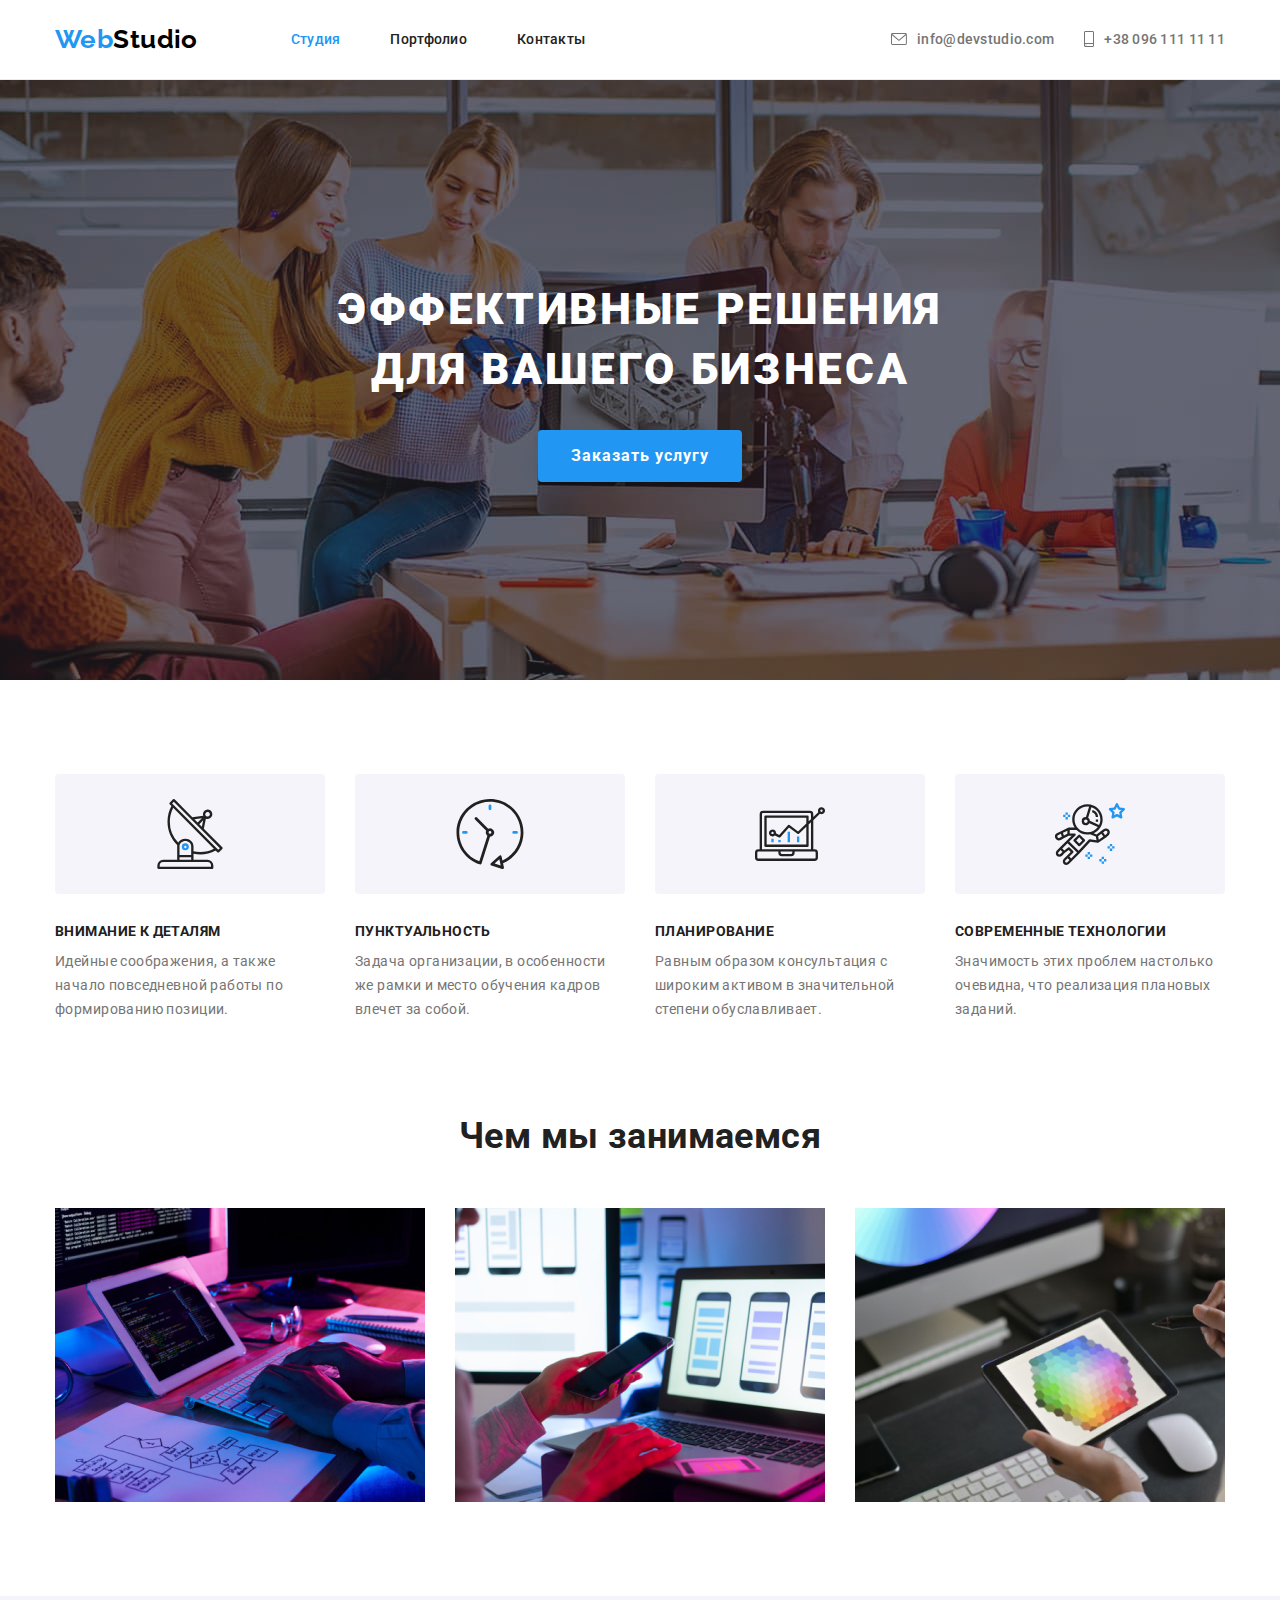
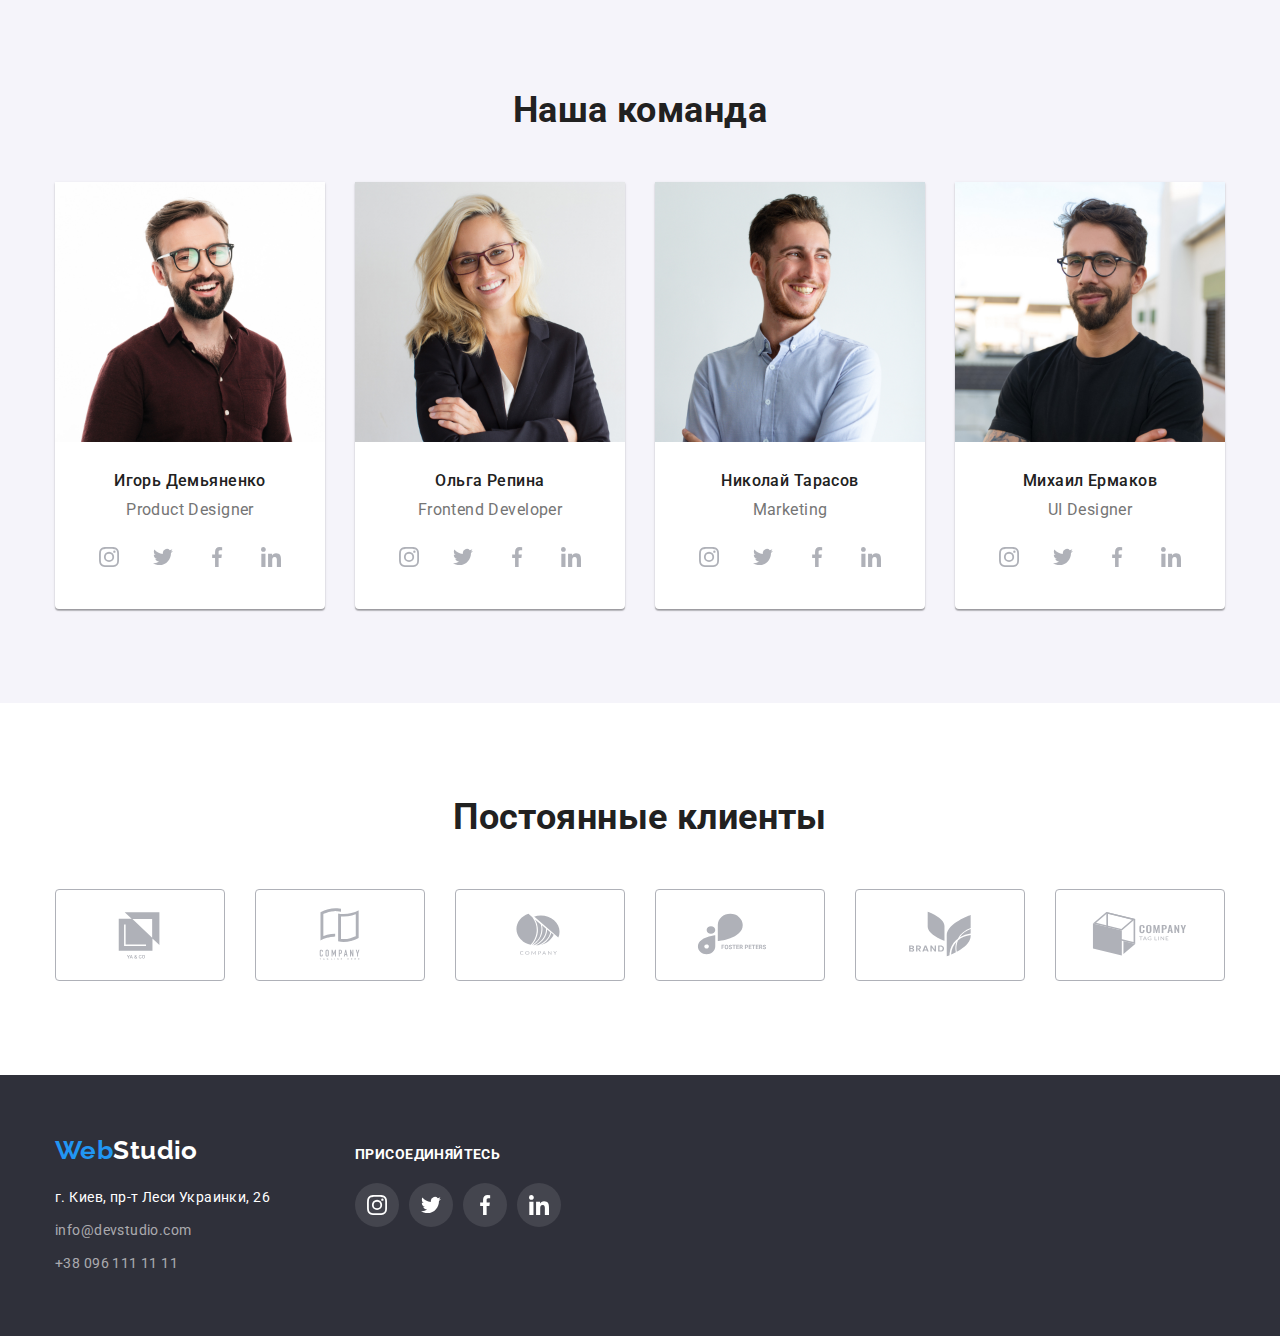
==== commit 4b2598fb: "добавление декоративных элементов" ====
--- a/index.html
+++ b/index.html
@@ -34,16 +34,16 @@
             <ul class="contact-nav list">
                 <li class="item">
                     <a href="mailto:info@devstudio.com" class="link">
-                        <svg class="icon">
-                            <use href="./images/sprite.svg#envelope"></use>
+                        <svg class="icon" width="16" height="12">
+                            <use href="./images/icons.svg#envelope"></use>
                         </svg>
                         info@devstudio.com
                     </a>
                 </li>
                 <li class="item">
                     <a href="tel:+380961111111" class="link">
-                        <svg class="icon">
-                            <use href="./images/sprite.svg#smartphone"></use>
+                        <svg class="icon" width="10" height="16">
+                            <use href="./images/icons.svg#smartphone"></use>
                         </svg>
                         +38 096 111 11 11
                     </a>
@@ -69,8 +69,8 @@
 
                     <li class="item">
                         <div class="for-icon">
-                            <svg class="icon">
-                                <use href="./images/sprite.svg#antenna"></use>
+                            <svg class="icon" width="70" height="70">
+                                <use href="./images/icons.svg#antenna"></use>
                             </svg>
                         </div>
                         <h3 class="title">Внимание к деталям</h3>
@@ -80,8 +80,8 @@
 
                     <li class="item">
                         <div class="for-icon">
-                            <svg class="icon">
-                                <use href="./images/sprite.svg#clock"></use>
+                            <svg class="icon" width="70" height="70">
+                                <use href="./images/icons.svg#clock"></use>
                             </svg>
                         </div>
                         <h3 class="title">Пунктуальность</h3>
@@ -92,8 +92,8 @@
 
                     <li class="item">
                         <div class="for-icon">
-                            <svg class="icon">
-                                <use href="./images/sprite.svg#diagram"></use>
+                            <svg class="icon" width="70" height="70">
+                                <use href="./images/icons.svg#diagram"></use>
                             </svg>
                         </div>
                         <h3 class="title">Планирование</h3>
@@ -104,8 +104,8 @@
 
                     <li class="item">
                         <div class="for-icon">
-                            <svg class="icon">
-                                <use href="./images/sprite.svg#astronaut"></use>
+                            <svg class="icon" width="70" height="70">
+                                <use href="./images/icons.svg#astronaut"></use>
                             </svg>
                         </div>
                         <h3 class="title">Современные технологии</h3>
@@ -137,7 +137,6 @@
 
         <!-- Наша команда -->
         <section class="section team">
-
             <div class="conteiner">
 
                 <h2 class="section-title">Наша команда</h2>
@@ -153,32 +152,32 @@
 
                                 <li class="item">
                                     <a class="link instagram" href="">
-                                        <svg class="icon">
-                                            <use href="./images/sprite.svg#instagram"></use>
+                                        <svg class="icon" width="20" height="20">
+                                            <use href="./images/icons.svg#instagram"></use>
                                         </svg>
                                     </a>
                                 </li>
 
                                 <li class="item">
                                     <a class="link twitter" href="">
-                                        <svg class="icon">
-                                            <use href="./images/sprite.svg#twitter"></use>
+                                        <svg class="icon" width="20" height="20">
+                                            <use href="./images/icons.svg#twitter"></use>
                                         </svg>
                                     </a>
                                 </li>
 
                                 <li class="item">
                                     <a class="link facebook" href="">
-                                        <svg class="icon">
-                                            <use href="./images/sprite.svg#facebook"></use>
+                                        <svg class="icon" width="20" height="20">
+                                            <use href="./images/icons.svg#facebook"></use>
                                         </svg>
                                     </a>
                                 </li>
 
                                 <li class="item">
                                     <a class="link linkedin" href="">
-                                        <svg class="icon">
-                                            <use href="./images/sprite.svg#linkedin"></use>
+                                        <svg class="icon" width="20" height="20">
+                                            <use href="./images/icons.svg#linkedin"></use>
                                         </svg>
                                     </a>
                                 </li>
@@ -196,32 +195,32 @@
 
                                 <li class="item">
                                     <a class="link instagram" href="">
-                                        <svg class="icon">
-                                            <use href="./images/sprite.svg#instagram"></use>
+                                        <svg class="icon" width="20" height="20">
+                                            <use href="./images/icons.svg#instagram"></use>
                                         </svg>
                                     </a>
                                 </li>
 
                                 <li class="item">
                                     <a class="link twitter" href="">
-                                        <svg class="icon">
-                                            <use href="./images/sprite.svg#twitter"></use>
+                                        <svg class="icon" width="20" height="20">
+                                            <use href="./images/icons.svg#twitter"></use>
                                         </svg>
                                     </a>
                                 </li>
 
                                 <li class="item">
                                     <a class="link facebook" href="">
-                                        <svg class="icon">
-                                            <use href="./images/sprite.svg#facebook"></use>
+                                        <svg class="icon" width="20" height="20">
+                                            <use href="./images/icons.svg#facebook"></use>
                                         </svg>
                                     </a>
                                 </li>
 
                                 <li class="item">
                                     <a class="link linkedin" href="">
-                                        <svg class="icon">
-                                            <use href="./images/sprite.svg#linkedin"></use>
+                                        <svg class="icon" width="20" height="20">
+                                            <use href="./images/icons.svg#linkedin"></use>
                                         </svg>
                                     </a>
                                 </li>
@@ -239,32 +238,32 @@
 
                                 <li class="item">
                                     <a class="link instagram" href="">
-                                        <svg class="icon">
-                                            <use href="./images/sprite.svg#instagram"></use>
+                                        <svg class="icon" width="20" height="20">
+                                            <use href="./images/icons.svg#instagram"></use>
                                         </svg>
                                     </a>
                                 </li>
 
                                 <li class="item">
                                     <a class="link twitter" href="">
-                                        <svg class="icon">
-                                            <use href="./images/sprite.svg#twitter"></use>
+                                        <svg class="icon" width="20" height="20">
+                                            <use href="./images/icons.svg#twitter"></use>
                                         </svg>
                                     </a>
                                 </li>
 
                                 <li class="item">
                                     <a class="link facebook" href="">
-                                        <svg class="icon">
-                                            <use href="./images/sprite.svg#facebook"></use>
+                                        <svg class="icon" width="20" height="20">
+                                            <use href="./images/icons.svg#facebook"></use>
                                         </svg>
                                     </a>
                                 </li>
 
                                 <li class="item">
                                     <a class="link linkedin" href="">
-                                        <svg class="icon">
-                                            <use href="./images/sprite.svg#linkedin"></use>
+                                        <svg class="icon" width="20" height="20">
+                                            <use href="./images/icons.svg#linkedin"></use>
                                         </svg>
                                     </a>
                                 </li>
@@ -282,32 +281,32 @@
 
                                 <li class="item">
                                     <a class="link instagram" href="">
-                                        <svg class="icon">
-                                            <use href="./images/sprite.svg#instagram"></use>
+                                        <svg class="icon" width="20" height="20">
+                                            <use href="./images/icons.svg#instagram"></use>
                                         </svg>
                                     </a>
                                 </li>
 
                                 <li class="item">
                                     <a class="link twitter" href="">
-                                        <svg class="icon">
-                                            <use href="./images/sprite.svg#twitter"></use>
+                                        <svg class="icon" width="20" height="20">
+                                            <use href="./images/icons.svg#twitter"></use>
                                         </svg>
                                     </a>
                                 </li>
 
                                 <li class="item">
                                     <a class="link facebook" href="">
-                                        <svg class="icon">
-                                            <use href="./images/sprite.svg#facebook"></use>
+                                        <svg class="icon" width="20" height="20">
+                                            <use href="./images/icons.svg#facebook"></use>
                                         </svg>
                                     </a>
                                 </li>
 
                                 <li class="item">
                                     <a class="link linkedin" href="">
-                                        <svg class="icon">
-                                            <use href="./images/sprite.svg#linkedin"></use>
+                                        <svg class="icon" width="20" height="20">
+                                            <use href="./images/icons.svg#linkedin"></use>
                                         </svg>
                                     </a>
                                 </li>
@@ -319,8 +318,65 @@
                 </ul>
 
             </div>
-
         </section>
+
+        <section class="section">
+            <div class="conteiner">
+                <h2 class="section-title">Постоянные клиенты</h2>
+                <ul class="list-clients list">
+
+                    <li class="item">
+                        <a class="link" href="">
+                            <svg class="icon" width="106" height="60">
+                                <use href="./images/icons.svg#Logo1"></use> 
+                            </svg>
+                        </a>
+                    </li>
+
+                    <li class="item">
+                        <a class="link" href="">
+                            <svg class="icon" width="106" height="60">
+                                <use href="./images/icons.svg#Logo2"></use> 
+                            </svg>
+                        </a>
+                    </li>
+
+                    <li class="item">
+                        <a class="link" href="">
+                            <svg class="icon" width="106" height="60">
+                                <use href="./images/icons.svg#Logo3"></use> 
+                            </svg>
+                        </a>
+                    </li>
+
+                    <li class="item">
+                        <a class="link" href="">
+                            <svg class="icon" width="106" height="60">
+                                <use href="./images/icons.svg#Logo4"></use> 
+                            </svg>
+                        </a>
+                    </li>
+
+                    <li class="item">
+                        <a class="link" href="">
+                            <svg class="icon" width="106" height="60">
+                                <use href="./images/icons.svg#Logo5"></use> 
+                            </svg>
+                        </a>
+                    </li>
+
+                    <li class="item">
+                        <a class="link" href="">
+                            <svg class="icon" width="106" height="60">
+                                <use href="./images/icons.svg#Logo6"></use> 
+                            </svg>
+                        </a>
+                    </li>
+
+                </ul>
+            </div>
+        </section>
+
 
     </main>
 
@@ -349,32 +405,32 @@
 
                     <li class="item">
                         <a class="link instagram" href="">
-                            <svg class="icon">
-                                <use href="./images/sprite.svg#instagram"></use>
+                            <svg class="icon" width="20" height="20">
+                                <use href="./images/icons.svg#instagram"></use>
                             </svg>
                         </a>
                     </li>
 
                     <li class="item">
                         <a class="link twitter" href="">
-                            <svg class="icon">
-                                <use href="./images/sprite.svg#twitter"></use>
+                            <svg class="icon" width="20" height="20">
+                                <use href="./images/icons.svg#twitter"></use>
                             </svg>
                         </a>
                     </li>
 
                     <li class="item">
                         <a class="link facebook" href="">
-                            <svg class="icon">
-                                <use href="./images/sprite.svg#facebook"></use>
+                            <svg class="icon" width="20" height="20">
+                                <use href="./images/icons.svg#facebook"></use>
                             </svg>
                         </a>
                     </li>
 
                     <li class="item">
                         <a class="link linkedin" href="">
-                            <svg class="icon">
-                                <use href="./images/sprite.svg#linkedin"></use>
+                            <svg class="icon" width="20" height="20">
+                                <use href="./images/icons.svg#linkedin"></use>
                             </svg>
                         </a>
                     </li>
--- a/css/styles.css
+++ b/css/styles.css
@@ -137,7 +137,7 @@
   fill: var(--color3);
 }
 
-.contact-nav .item:nth-child(1) .icon {
+/* .contact-nav .item:nth-child(1) .icon {
   width: 16px;
   height: 12px;
 }
@@ -145,7 +145,7 @@
 .contact-nav .item:nth-child(2) .icon {
   width: 10px;
   height: 16px;
-}
+} */
 
 .site-nav .link:hover,
 .site-nav .link:focus,
@@ -291,8 +291,8 @@
 }
 
 .for-icon .icon {
-  width: 70px;
-  height: 70px;
+  /* width: 70px;
+  height: 70px; */
   margin: auto;
 }
 
@@ -380,14 +380,46 @@
 }
 
 .social-links .icon {
-  width: 20px;
-  height: 20px;
+  /* width: 20px;
+  height: 20px; */
   margin: auto;
 }
 
 .social-links .link:hover {
   background-color: var(--accent-color);
   fill: var(--text-color-white);
+}
+
+/* Regular customers */
+.section .list-clients {
+  display: flex;
+  margin-left: -30px;
+}
+
+.list-clients .item {
+  margin-left: 30px;
+  flex-basis: calc(100% / 6 - 30px);
+}
+
+.list-clients .link {
+  display: flex;
+  width: 100%;
+  height: 92px;
+  border: 1px solid #afb1b8;
+  border-radius: 4px;
+}
+
+.list-clients .link:hover {
+  border: 1px solid var(--accent-color);
+}
+
+.list-clients .icon {
+  margin: auto;
+  fill: var(--color4);
+}
+
+.list-clients .link:hover .icon {
+  fill: var(--accent-color);
 }
 
 /*page portfolio our work*/
